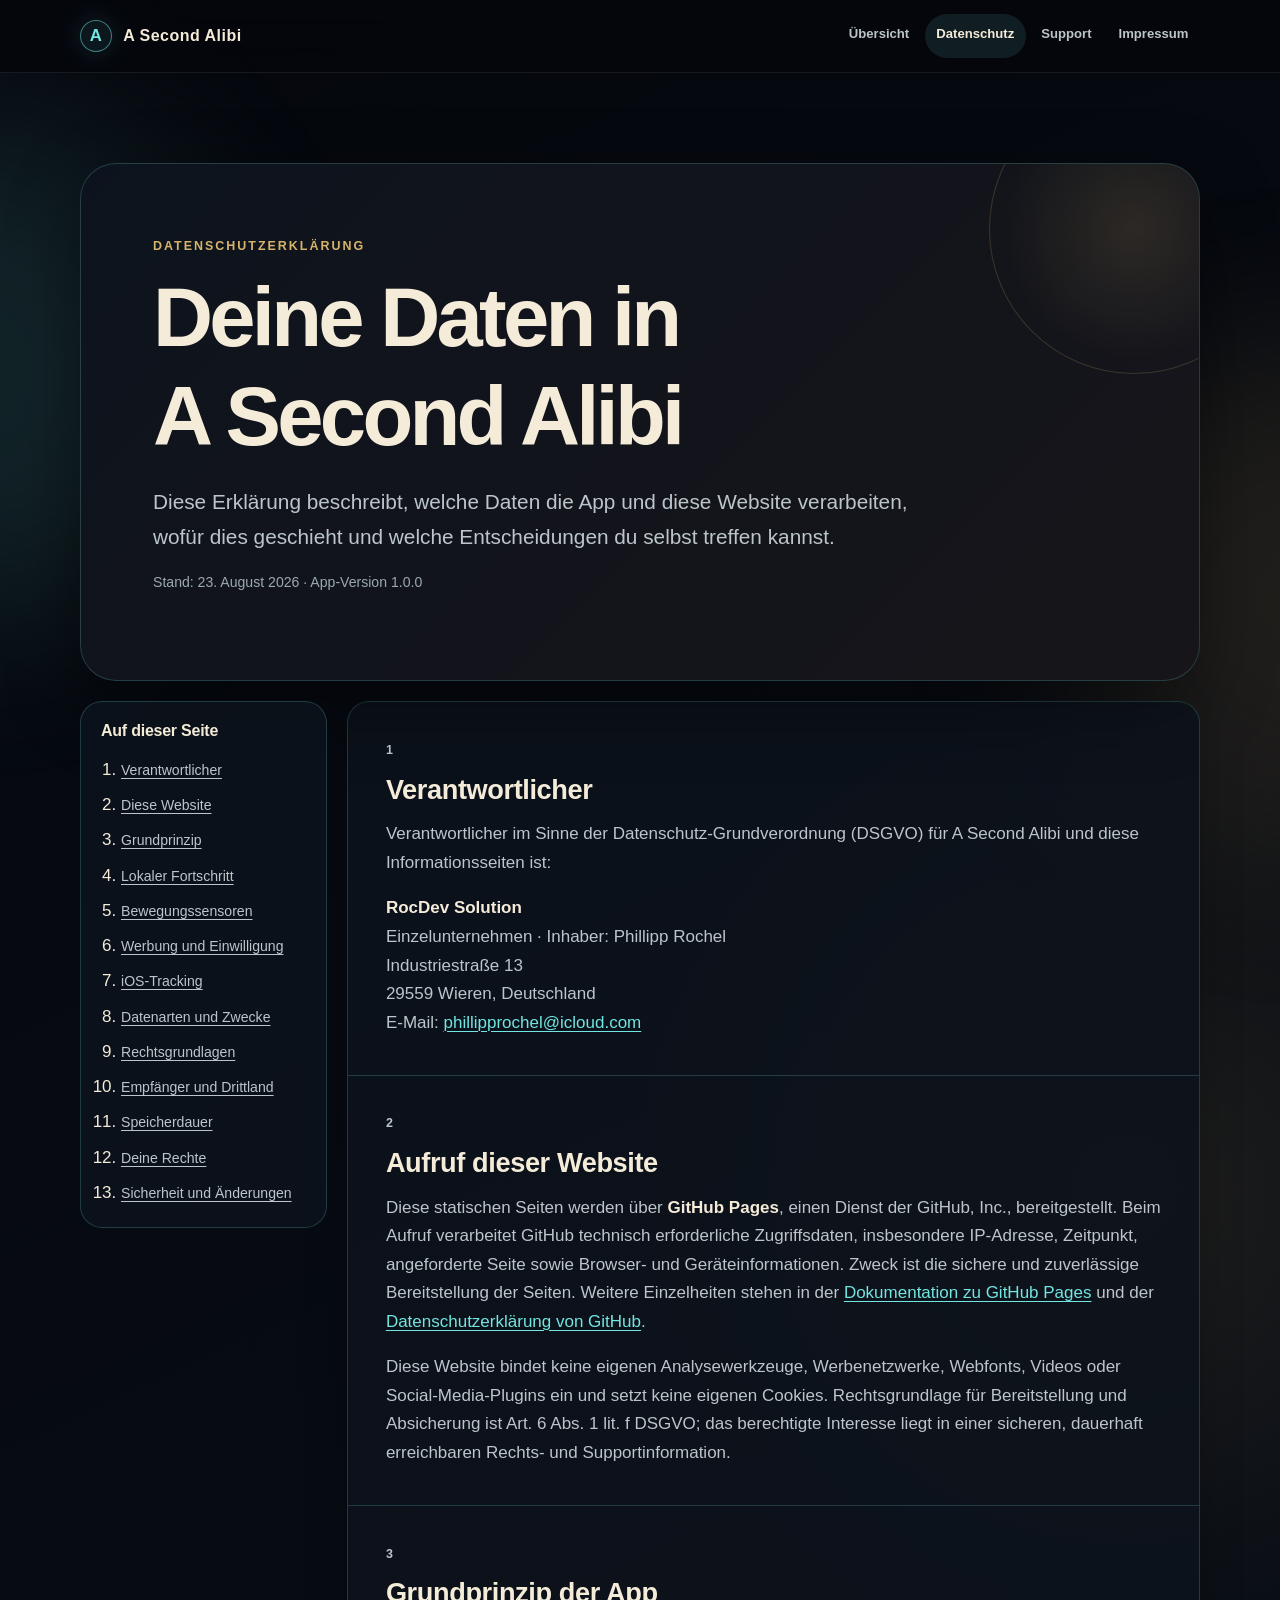
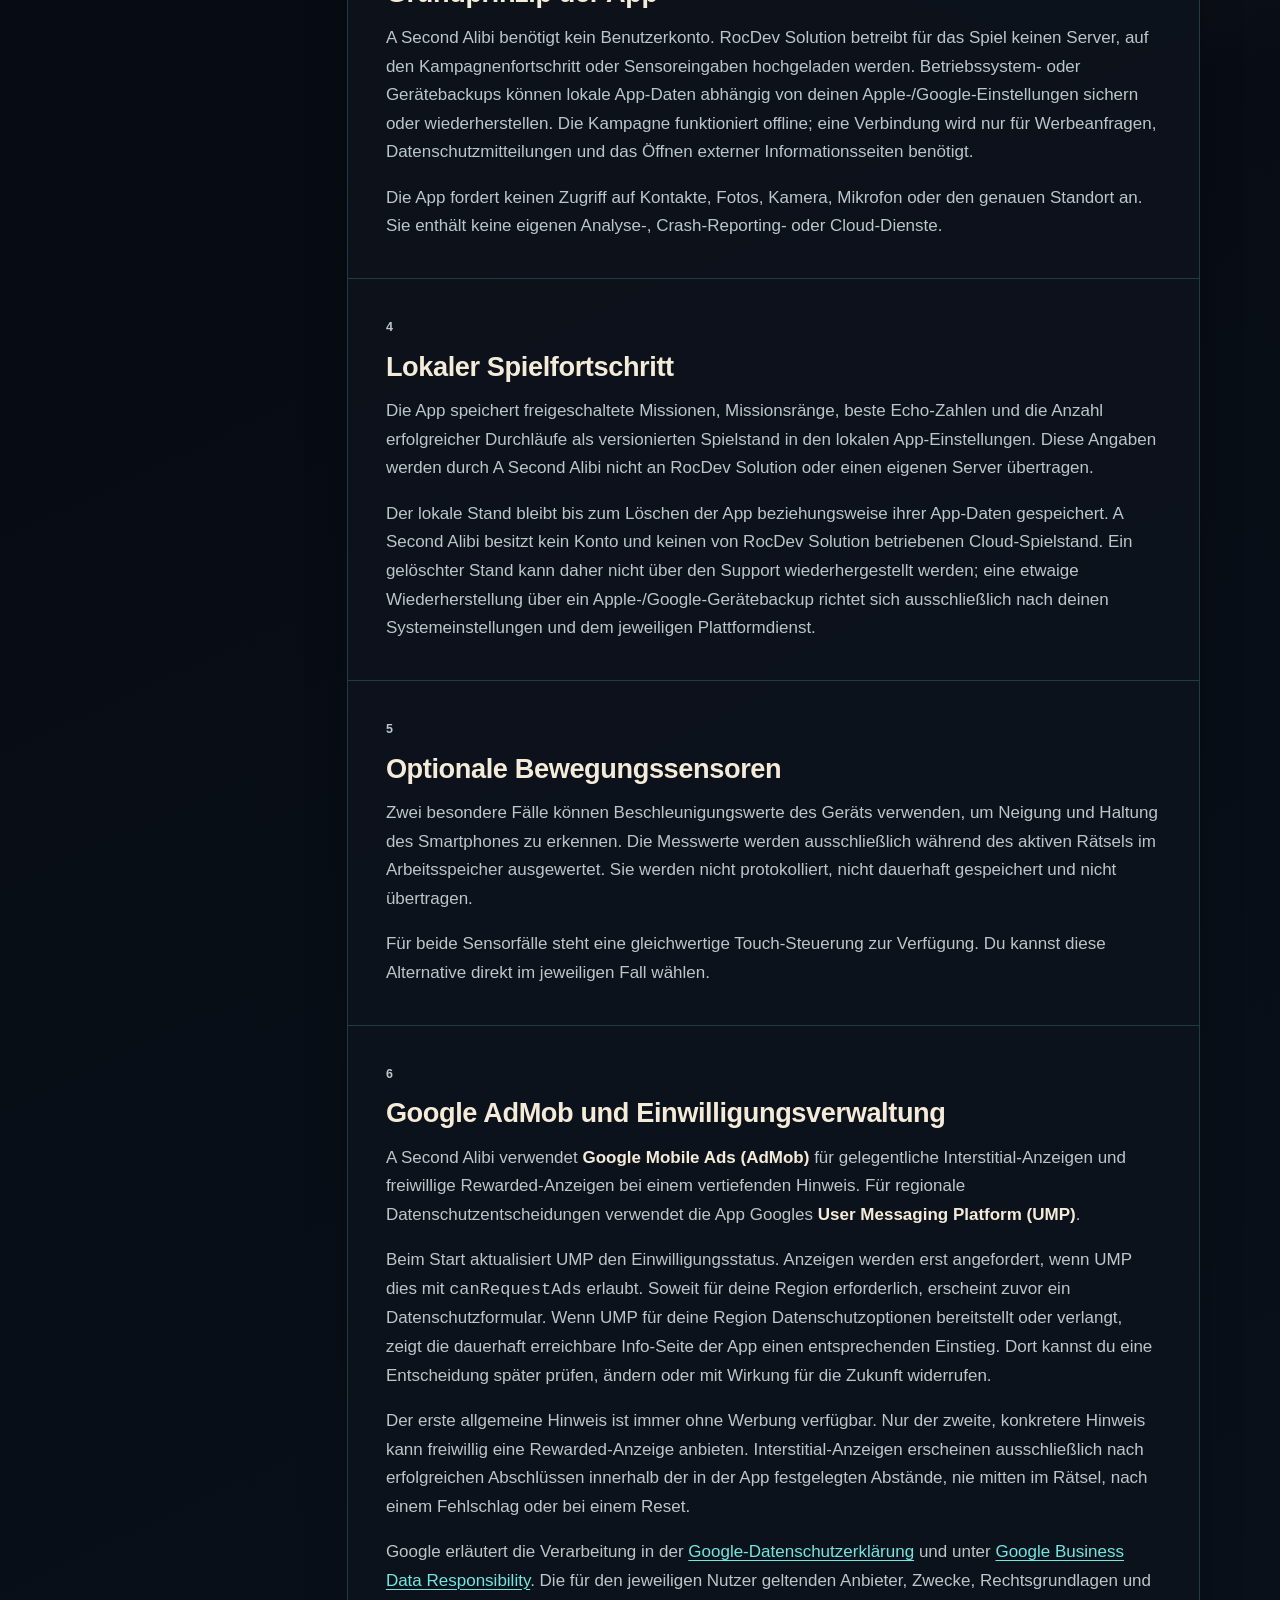
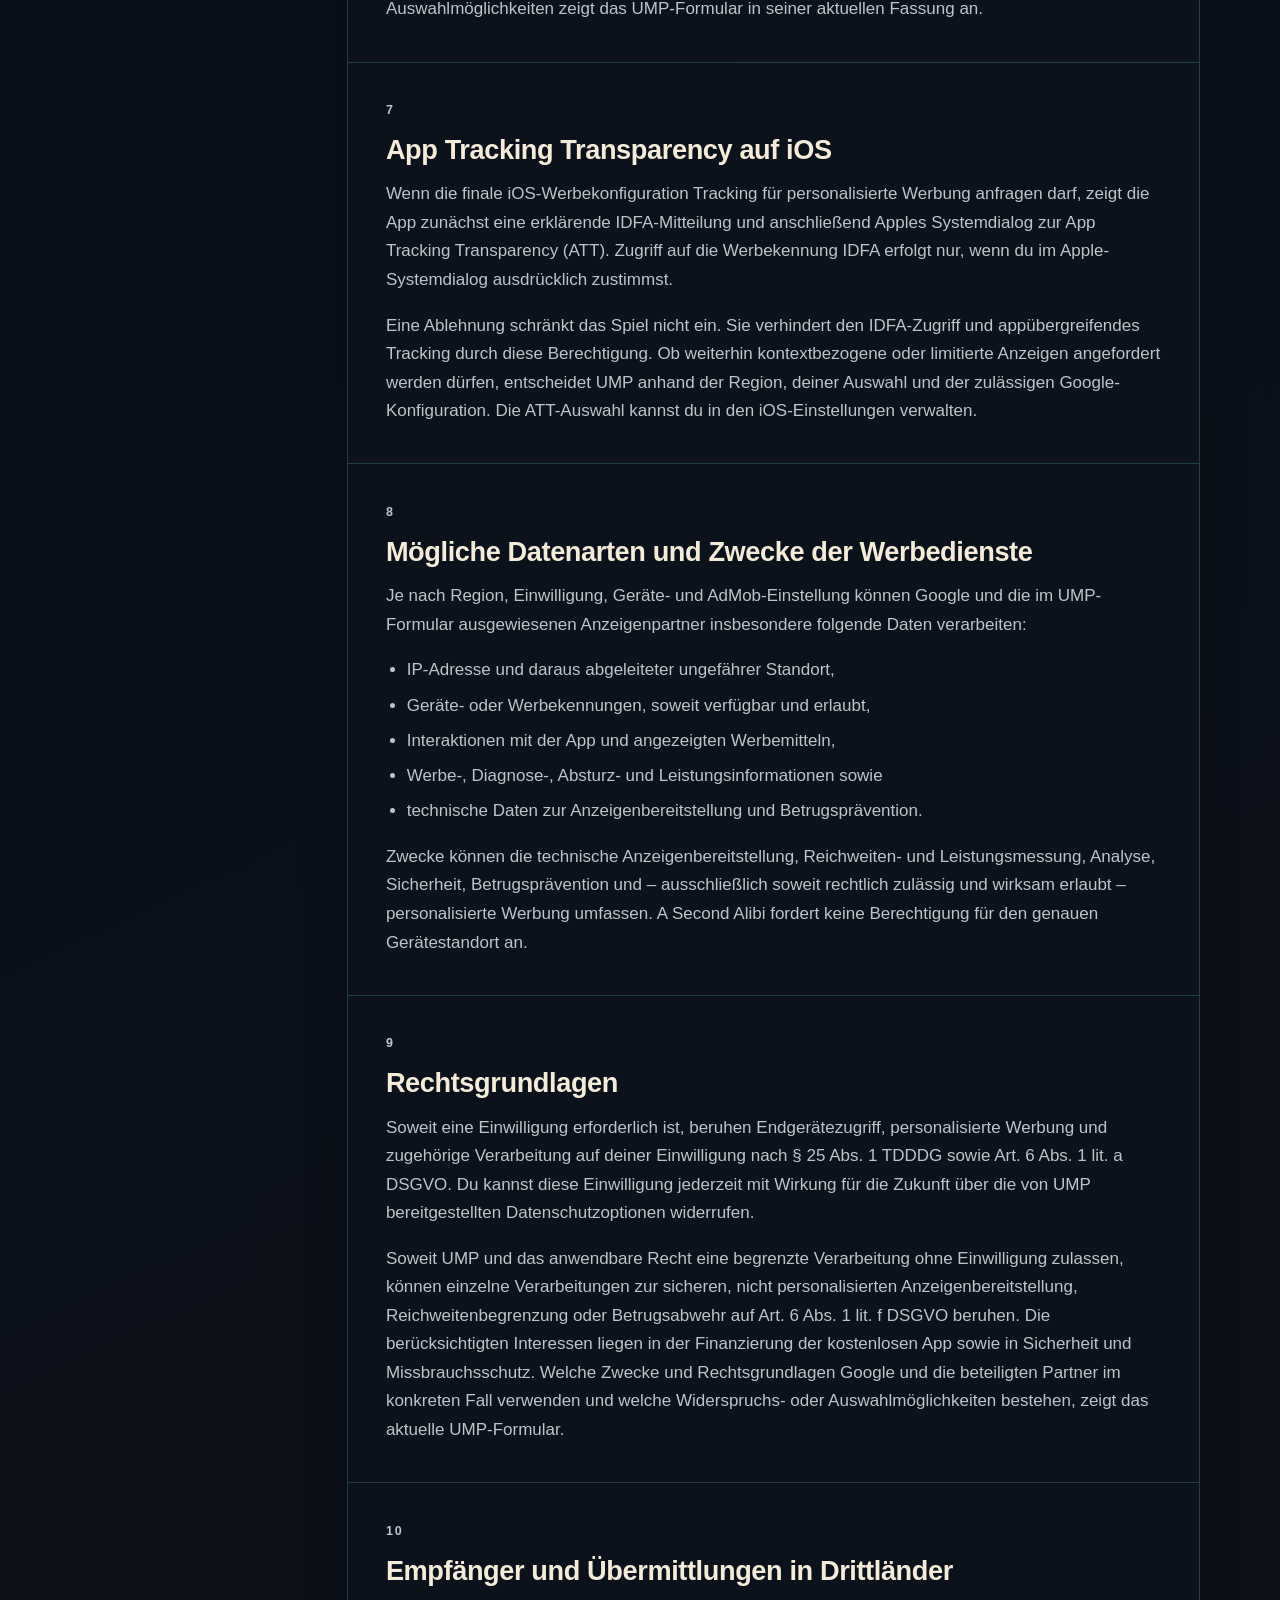
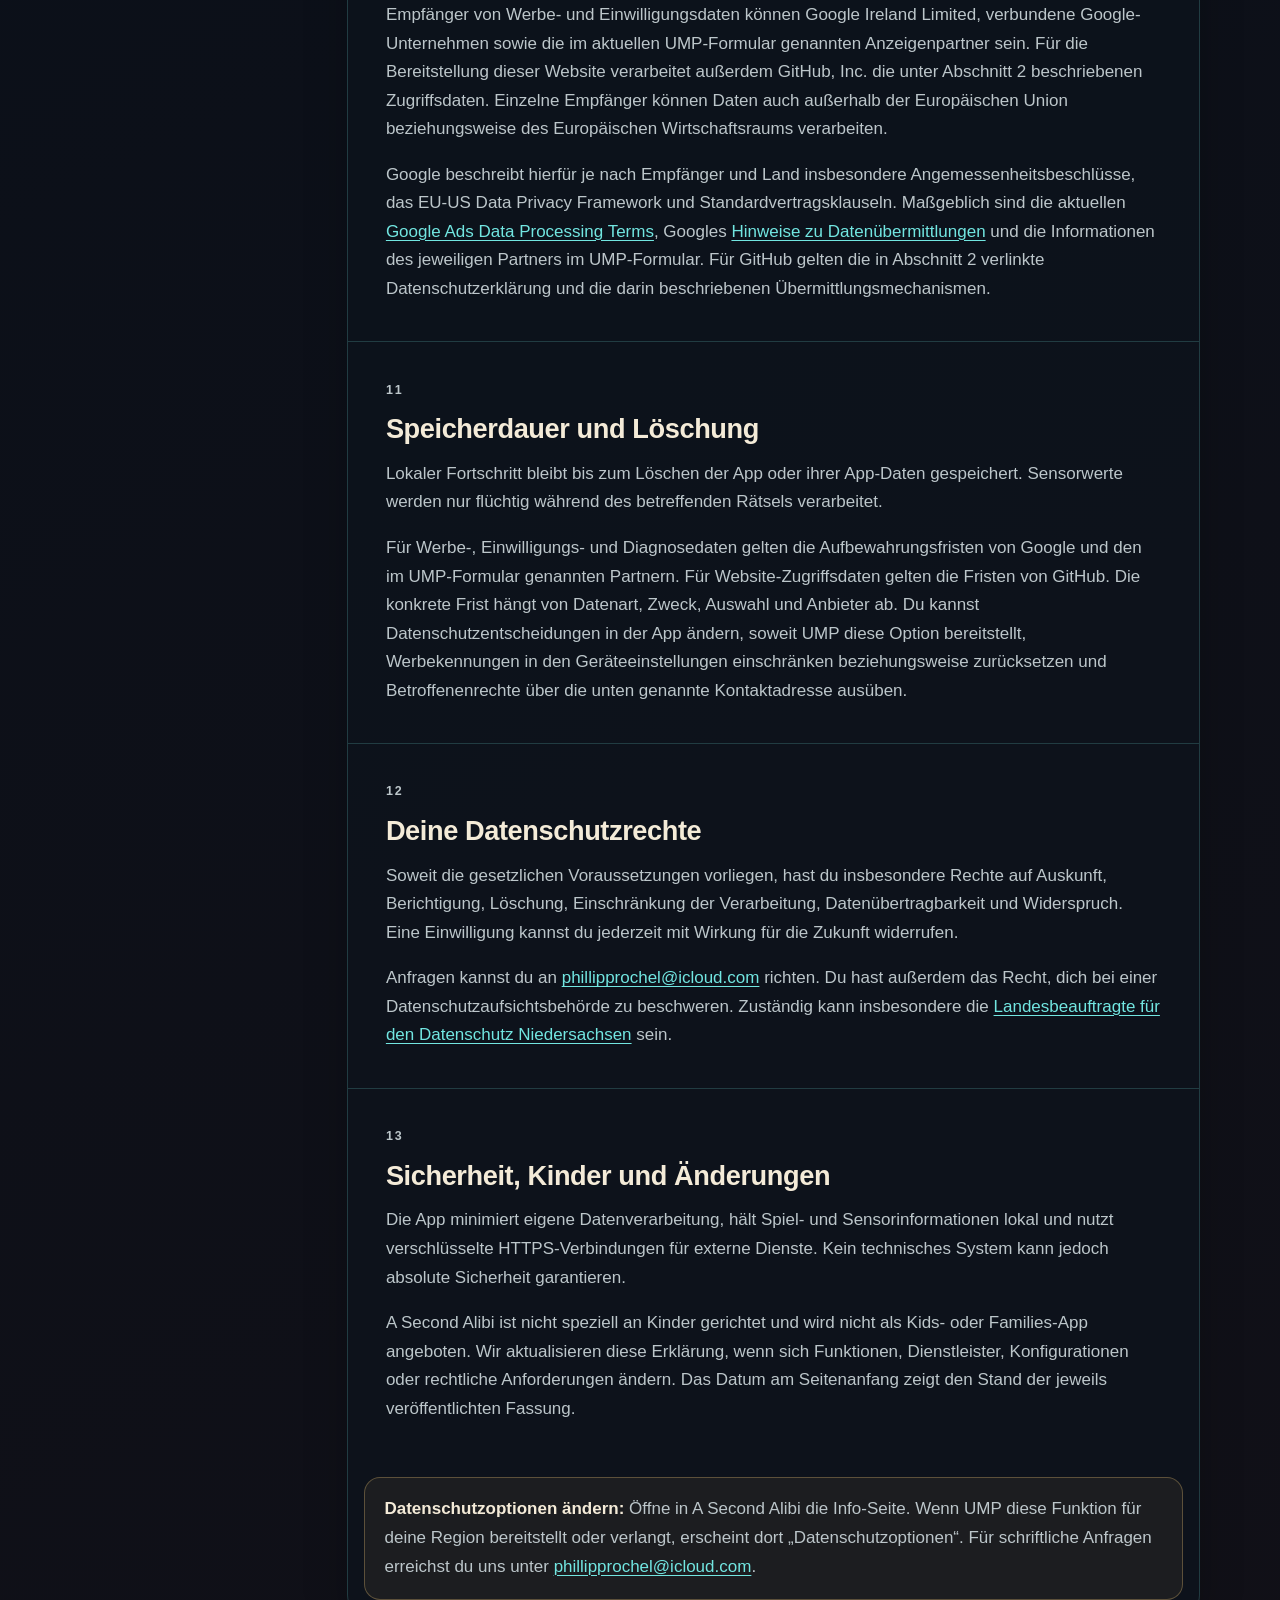
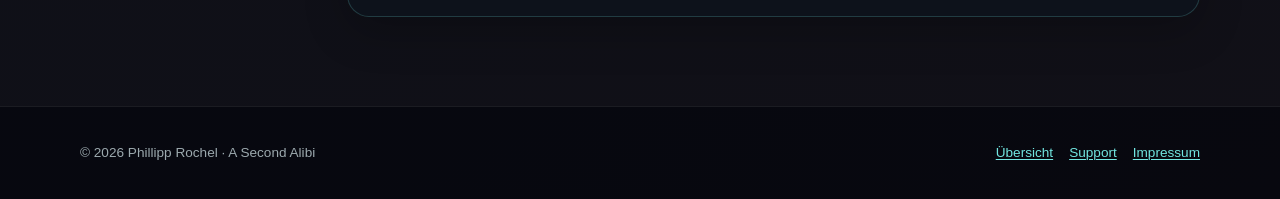
==== datenschutz.html @ b624cdd2 "Publish A Second Alibi legal and support pages" ====
<!doctype html>
<html lang="de">
<head>
  <meta charset="utf-8">
  <meta name="viewport" content="width=device-width, initial-scale=1">
  <meta name="color-scheme" content="dark">
  <meta name="theme-color" content="#05070d">
  <meta name="description" content="Datenschutzerklärung für A Second Alibi: lokaler Spielfortschritt, Bewegungssensoren, Google AdMob, UMP und App Tracking Transparency.">
  <link rel="canonical" href="https://coreytaylor211.github.io/a-second-alibi-legal/datenschutz.html">
  <link rel="stylesheet" href="style.css">
  <title>Datenschutz · A Second Alibi</title>
</head>
<body>
  <a class="skip-link" href="#inhalt">Zum Inhalt springen</a>
  <header class="site-header">
    <div class="nav-shell">
      <a class="brand" href="index.html" aria-label="A Second Alibi – Startseite">
        <span class="brand-mark" aria-hidden="true">A</span>
        <span>A Second Alibi</span>
      </a>
      <nav class="site-nav" aria-label="Hauptnavigation">
        <a href="index.html">Übersicht</a>
        <a href="datenschutz.html" aria-current="page">Datenschutz</a>
        <a href="support.html">Support</a>
        <a href="impressum.html">Impressum</a>
      </nav>
    </div>
  </header>

  <main id="inhalt" class="page-shell">
    <section class="hero" aria-labelledby="haupttitel">
      <p class="eyebrow">Datenschutzerklärung</p>
      <h1 id="haupttitel">Deine Daten in A Second Alibi</h1>
      <p class="lead">Diese Erklärung beschreibt, welche Daten die App und diese Website verarbeiten, wofür dies geschieht und welche Entscheidungen du selbst treffen kannst.</p>
      <p class="meta">Stand: 23. August 2026 · App-Version 1.0.0</p>
    </section>

    <div class="document-layout">
      <nav class="toc" aria-label="Inhaltsverzeichnis">
        <h2>Auf dieser Seite</h2>
        <ol>
          <li><a href="#verantwortlicher">Verantwortlicher</a></li>
          <li><a href="#website">Diese Website</a></li>
          <li><a href="#grundprinzip">Grundprinzip</a></li>
          <li><a href="#fortschritt">Lokaler Fortschritt</a></li>
          <li><a href="#sensoren">Bewegungssensoren</a></li>
          <li><a href="#werbung">Werbung und Einwilligung</a></li>
          <li><a href="#tracking">iOS-Tracking</a></li>
          <li><a href="#datenarten">Datenarten und Zwecke</a></li>
          <li><a href="#rechtsgrundlagen">Rechtsgrundlagen</a></li>
          <li><a href="#empfaenger">Empfänger und Drittland</a></li>
          <li><a href="#dauer">Speicherdauer</a></li>
          <li><a href="#rechte">Deine Rechte</a></li>
          <li><a href="#sicherheit">Sicherheit und Änderungen</a></li>
        </ol>
      </nav>

      <div class="document">
        <section id="verantwortlicher" class="section">
          <p class="eyebrow">1</p>
          <h2>Verantwortlicher</h2>
          <p>Verantwortlicher im Sinne der Datenschutz-Grundverordnung (DSGVO) für A Second Alibi und diese Informationsseiten ist:</p>
          <address>
            <strong>RocDev Solution</strong><br>
            Einzelunternehmen · Inhaber: Phillipp Rochel<br>
            Industriestraße 13<br>
            29559 Wieren, Deutschland<br>
            E-Mail: <a href="mailto:phillipprochel@icloud.com?subject=A%20Second%20Alibi%20Datenschutz">phillipprochel@icloud.com</a>
          </address>
        </section>

        <section id="website" class="section">
          <p class="eyebrow">2</p>
          <h2>Aufruf dieser Website</h2>
          <p>Diese statischen Seiten werden über <strong>GitHub Pages</strong>, einen Dienst der GitHub, Inc., bereitgestellt. Beim Aufruf verarbeitet GitHub technisch erforderliche Zugriffsdaten, insbesondere IP-Adresse, Zeitpunkt, angeforderte Seite sowie Browser- und Geräteinformationen. Zweck ist die sichere und zuverlässige Bereitstellung der Seiten. Weitere Einzelheiten stehen in der <a href="https://docs.github.com/de/pages/getting-started-with-github-pages/what-is-github-pages#data-collection" rel="noopener noreferrer">Dokumentation zu GitHub Pages</a> und der <a href="https://docs.github.com/de/site-policy/privacy-policies/github-general-privacy-statement" rel="noopener noreferrer">Datenschutzerklärung von GitHub</a>.</p>
          <p>Diese Website bindet keine eigenen Analysewerkzeuge, Werbenetzwerke, Webfonts, Videos oder Social-Media-Plugins ein und setzt keine eigenen Cookies. Rechtsgrundlage für Bereitstellung und Absicherung ist Art. 6 Abs. 1 lit. f DSGVO; das berechtigte Interesse liegt in einer sicheren, dauerhaft erreichbaren Rechts- und Supportinformation.</p>
        </section>

        <section id="grundprinzip" class="section">
          <p class="eyebrow">3</p>
          <h2>Grundprinzip der App</h2>
          <p>A Second Alibi benötigt kein Benutzerkonto. RocDev Solution betreibt für das Spiel keinen Server, auf den Kampagnenfortschritt oder Sensoreingaben hochgeladen werden. Betriebssystem- oder Gerätebackups können lokale App-Daten abhängig von deinen Apple-/Google-Einstellungen sichern oder wiederherstellen. Die Kampagne funktioniert offline; eine Verbindung wird nur für Werbeanfragen, Datenschutzmitteilungen und das Öffnen externer Informationsseiten benötigt.</p>
          <p>Die App fordert keinen Zugriff auf Kontakte, Fotos, Kamera, Mikrofon oder den genauen Standort an. Sie enthält keine eigenen Analyse-, Crash-Reporting- oder Cloud-Dienste.</p>
        </section>

        <section id="fortschritt" class="section">
          <p class="eyebrow">4</p>
          <h2>Lokaler Spielfortschritt</h2>
          <p>Die App speichert freigeschaltete Missionen, Missionsränge, beste Echo-Zahlen und die Anzahl erfolgreicher Durchläufe als versionierten Spielstand in den lokalen App-Einstellungen. Diese Angaben werden durch A Second Alibi nicht an RocDev Solution oder einen eigenen Server übertragen.</p>
          <p>Der lokale Stand bleibt bis zum Löschen der App beziehungsweise ihrer App-Daten gespeichert. A Second Alibi besitzt kein Konto und keinen von RocDev Solution betriebenen Cloud-Spielstand. Ein gelöschter Stand kann daher nicht über den Support wiederhergestellt werden; eine etwaige Wiederherstellung über ein Apple-/Google-Gerätebackup richtet sich ausschließlich nach deinen Systemeinstellungen und dem jeweiligen Plattformdienst.</p>
        </section>

        <section id="sensoren" class="section">
          <p class="eyebrow">5</p>
          <h2>Optionale Bewegungssensoren</h2>
          <p>Zwei besondere Fälle können Beschleunigungswerte des Geräts verwenden, um Neigung und Haltung des Smartphones zu erkennen. Die Messwerte werden ausschließlich während des aktiven Rätsels im Arbeitsspeicher ausgewertet. Sie werden nicht protokolliert, nicht dauerhaft gespeichert und nicht übertragen.</p>
          <p>Für beide Sensorfälle steht eine gleichwertige Touch-Steuerung zur Verfügung. Du kannst diese Alternative direkt im jeweiligen Fall wählen.</p>
        </section>

        <section id="werbung" class="section">
          <p class="eyebrow">6</p>
          <h2>Google AdMob und Einwilligungsverwaltung</h2>
          <p>A Second Alibi verwendet <strong>Google Mobile Ads (AdMob)</strong> für gelegentliche Interstitial-Anzeigen und freiwillige Rewarded-Anzeigen bei einem vertiefenden Hinweis. Für regionale Datenschutzentscheidungen verwendet die App Googles <strong>User Messaging Platform (UMP)</strong>.</p>
          <p>Beim Start aktualisiert UMP den Einwilligungsstatus. Anzeigen werden erst angefordert, wenn UMP dies mit <code>canRequestAds</code> erlaubt. Soweit für deine Region erforderlich, erscheint zuvor ein Datenschutzformular. Wenn UMP für deine Region Datenschutzoptionen bereitstellt oder verlangt, zeigt die dauerhaft erreichbare Info-Seite der App einen entsprechenden Einstieg. Dort kannst du eine Entscheidung später prüfen, ändern oder mit Wirkung für die Zukunft widerrufen.</p>
          <p>Der erste allgemeine Hinweis ist immer ohne Werbung verfügbar. Nur der zweite, konkretere Hinweis kann freiwillig eine Rewarded-Anzeige anbieten. Interstitial-Anzeigen erscheinen ausschließlich nach erfolgreichen Abschlüssen innerhalb der in der App festgelegten Abstände, nie mitten im Rätsel, nach einem Fehlschlag oder bei einem Reset.</p>
          <p>Google erläutert die Verarbeitung in der <a href="https://policies.google.com/privacy?hl=de" rel="noopener noreferrer">Google-Datenschutzerklärung</a> und unter <a href="https://business.safety.google/privacy/" rel="noopener noreferrer">Google Business Data Responsibility</a>. Die für den jeweiligen Nutzer geltenden Anbieter, Zwecke, Rechtsgrundlagen und Auswahlmöglichkeiten zeigt das UMP-Formular in seiner aktuellen Fassung an.</p>
        </section>

        <section id="tracking" class="section">
          <p class="eyebrow">7</p>
          <h2>App Tracking Transparency auf iOS</h2>
          <p>Wenn die finale iOS-Werbekonfiguration Tracking für personalisierte Werbung anfragen darf, zeigt die App zunächst eine erklärende IDFA-Mitteilung und anschließend Apples Systemdialog zur App Tracking Transparency (ATT). Zugriff auf die Werbekennung IDFA erfolgt nur, wenn du im Apple-Systemdialog ausdrücklich zustimmst.</p>
          <p>Eine Ablehnung schränkt das Spiel nicht ein. Sie verhindert den IDFA-Zugriff und appübergreifendes Tracking durch diese Berechtigung. Ob weiterhin kontextbezogene oder limitierte Anzeigen angefordert werden dürfen, entscheidet UMP anhand der Region, deiner Auswahl und der zulässigen Google-Konfiguration. Die ATT-Auswahl kannst du in den iOS-Einstellungen verwalten.</p>
        </section>

        <section id="datenarten" class="section">
          <p class="eyebrow">8</p>
          <h2>Mögliche Datenarten und Zwecke der Werbedienste</h2>
          <p>Je nach Region, Einwilligung, Geräte- und AdMob-Einstellung können Google und die im UMP-Formular ausgewiesenen Anzeigenpartner insbesondere folgende Daten verarbeiten:</p>
          <ul>
            <li>IP-Adresse und daraus abgeleiteter ungefährer Standort,</li>
            <li>Geräte- oder Werbekennungen, soweit verfügbar und erlaubt,</li>
            <li>Interaktionen mit der App und angezeigten Werbemitteln,</li>
            <li>Werbe-, Diagnose-, Absturz- und Leistungsinformationen sowie</li>
            <li>technische Daten zur Anzeigenbereitstellung und Betrugsprävention.</li>
          </ul>
          <p>Zwecke können die technische Anzeigenbereitstellung, Reichweiten- und Leistungsmessung, Analyse, Sicherheit, Betrugsprävention und – ausschließlich soweit rechtlich zulässig und wirksam erlaubt – personalisierte Werbung umfassen. A Second Alibi fordert keine Berechtigung für den genauen Gerätestandort an.</p>
        </section>

        <section id="rechtsgrundlagen" class="section">
          <p class="eyebrow">9</p>
          <h2>Rechtsgrundlagen</h2>
          <p>Soweit eine Einwilligung erforderlich ist, beruhen Endgerätezugriff, personalisierte Werbung und zugehörige Verarbeitung auf deiner Einwilligung nach § 25 Abs. 1 TDDDG sowie Art. 6 Abs. 1 lit. a DSGVO. Du kannst diese Einwilligung jederzeit mit Wirkung für die Zukunft über die von UMP bereitgestellten Datenschutzoptionen widerrufen.</p>
          <p>Soweit UMP und das anwendbare Recht eine begrenzte Verarbeitung ohne Einwilligung zulassen, können einzelne Verarbeitungen zur sicheren, nicht personalisierten Anzeigenbereitstellung, Reichweitenbegrenzung oder Betrugsabwehr auf Art. 6 Abs. 1 lit. f DSGVO beruhen. Die berücksichtigten Interessen liegen in der Finanzierung der kostenlosen App sowie in Sicherheit und Missbrauchsschutz. Welche Zwecke und Rechtsgrundlagen Google und die beteiligten Partner im konkreten Fall verwenden und welche Widerspruchs- oder Auswahlmöglichkeiten bestehen, zeigt das aktuelle UMP-Formular.</p>
        </section>

        <section id="empfaenger" class="section">
          <p class="eyebrow">10</p>
          <h2>Empfänger und Übermittlungen in Drittländer</h2>
          <p>Empfänger von Werbe- und Einwilligungsdaten können Google Ireland Limited, verbundene Google-Unternehmen sowie die im aktuellen UMP-Formular genannten Anzeigenpartner sein. Für die Bereitstellung dieser Website verarbeitet außerdem GitHub, Inc. die unter Abschnitt 2 beschriebenen Zugriffsdaten. Einzelne Empfänger können Daten auch außerhalb der Europäischen Union beziehungsweise des Europäischen Wirtschaftsraums verarbeiten.</p>
          <p>Google beschreibt hierfür je nach Empfänger und Land insbesondere Angemessenheitsbeschlüsse, das EU-US Data Privacy Framework und Standardvertragsklauseln. Maßgeblich sind die aktuellen <a href="https://business.safety.google/adsprocessorterms/" rel="noopener noreferrer">Google Ads Data Processing Terms</a>, Googles <a href="https://policies.google.com/privacy/frameworks?hl=de" rel="noopener noreferrer">Hinweise zu Datenübermittlungen</a> und die Informationen des jeweiligen Partners im UMP-Formular. Für GitHub gelten die in Abschnitt 2 verlinkte Datenschutzerklärung und die darin beschriebenen Übermittlungsmechanismen.</p>
        </section>

        <section id="dauer" class="section">
          <p class="eyebrow">11</p>
          <h2>Speicherdauer und Löschung</h2>
          <p>Lokaler Fortschritt bleibt bis zum Löschen der App oder ihrer App-Daten gespeichert. Sensorwerte werden nur flüchtig während des betreffenden Rätsels verarbeitet.</p>
          <p>Für Werbe-, Einwilligungs- und Diagnosedaten gelten die Aufbewahrungsfristen von Google und den im UMP-Formular genannten Partnern. Für Website-Zugriffsdaten gelten die Fristen von GitHub. Die konkrete Frist hängt von Datenart, Zweck, Auswahl und Anbieter ab. Du kannst Datenschutzentscheidungen in der App ändern, soweit UMP diese Option bereitstellt, Werbekennungen in den Geräteeinstellungen einschränken beziehungsweise zurücksetzen und Betroffenenrechte über die unten genannte Kontaktadresse ausüben.</p>
        </section>

        <section id="rechte" class="section">
          <p class="eyebrow">12</p>
          <h2>Deine Datenschutzrechte</h2>
          <p>Soweit die gesetzlichen Voraussetzungen vorliegen, hast du insbesondere Rechte auf Auskunft, Berichtigung, Löschung, Einschränkung der Verarbeitung, Datenübertragbarkeit und Widerspruch. Eine Einwilligung kannst du jederzeit mit Wirkung für die Zukunft widerrufen.</p>
          <p>Anfragen kannst du an <a href="mailto:phillipprochel@icloud.com?subject=A%20Second%20Alibi%20Datenschutz">phillipprochel@icloud.com</a> richten. Du hast außerdem das Recht, dich bei einer Datenschutzaufsichtsbehörde zu beschweren. Zuständig kann insbesondere die <a href="https://www.lfd.niedersachsen.de/" rel="noopener noreferrer">Landesbeauftragte für den Datenschutz Niedersachsen</a> sein.</p>
        </section>

        <section id="sicherheit" class="section">
          <p class="eyebrow">13</p>
          <h2>Sicherheit, Kinder und Änderungen</h2>
          <p>Die App minimiert eigene Datenverarbeitung, hält Spiel- und Sensorinformationen lokal und nutzt verschlüsselte HTTPS-Verbindungen für externe Dienste. Kein technisches System kann jedoch absolute Sicherheit garantieren.</p>
          <p>A Second Alibi ist nicht speziell an Kinder gerichtet und wird nicht als Kids- oder Families-App angeboten. Wir aktualisieren diese Erklärung, wenn sich Funktionen, Dienstleister, Konfigurationen oder rechtliche Anforderungen ändern. Das Datum am Seitenanfang zeigt den Stand der jeweils veröffentlichten Fassung.</p>
        </section>

        <aside class="notice" aria-label="Datenschutzkontakt">
          <p><strong>Datenschutzoptionen ändern:</strong> Öffne in A Second Alibi die Info-Seite. Wenn UMP diese Funktion für deine Region bereitstellt oder verlangt, erscheint dort „Datenschutzoptionen“. Für schriftliche Anfragen erreichst du uns unter <a href="mailto:phillipprochel@icloud.com?subject=A%20Second%20Alibi%20Datenschutz">phillipprochel@icloud.com</a>.</p>
        </aside>
      </div>
    </div>
  </main>

  <footer class="site-footer">
    <div class="footer-shell">
      <span>© 2026 Phillipp Rochel · A Second Alibi</span>
      <nav class="footer-links" aria-label="Fußnavigation">
        <a href="index.html">Übersicht</a>
        <a href="support.html">Support</a>
        <a href="impressum.html">Impressum</a>
      </nav>
    </div>
  </footer>
</body>
</html>
---- style.css ----
:root {
  color-scheme: dark;
  --ink: #05070d;
  --deep: #0d131d;
  --panel: rgba(13, 19, 29, 0.86);
  --panel-strong: rgba(16, 24, 36, 0.96);
  --line: rgba(114, 230, 225, 0.2);
  --text: #f4ebd8;
  --muted: #bcc6ca;
  --cyan: #72e6e1;
  --gold: #d8b36a;
  --danger: #f0a4a4;
  --shadow: 0 24px 72px rgba(0, 0, 0, 0.4);
  --radius: 22px;
  font-family: ui-rounded, "SF Pro Rounded", "SF Pro Display", -apple-system,
    BlinkMacSystemFont, "Segoe UI", sans-serif;
}

* {
  box-sizing: border-box;
}

html {
  scroll-behavior: smooth;
}

body {
  min-height: 100vh;
  margin: 0;
  color: var(--text);
  background:
    radial-gradient(circle at 12% -10%, rgba(114, 230, 225, 0.15), transparent 34rem),
    radial-gradient(circle at 88% 18%, rgba(216, 179, 106, 0.11), transparent 31rem),
    linear-gradient(155deg, #05070d 0%, #09101a 52%, #111017 100%);
  font-size: 17px;
  line-height: 1.68;
}

body::before,
body::after {
  position: fixed;
  z-index: -1;
  width: 32rem;
  height: 32rem;
  border-radius: 50%;
  content: "";
  filter: blur(94px);
  opacity: 0.12;
  pointer-events: none;
}

body::before {
  top: 7rem;
  left: -18rem;
  background: var(--cyan);
}

body::after {
  right: -18rem;
  bottom: 3rem;
  background: var(--gold);
}

a {
  color: var(--cyan);
  text-decoration-thickness: 0.08em;
  text-underline-offset: 0.18em;
}

a:hover {
  color: #b9fbf8;
}

a:focus-visible,
button:focus-visible {
  outline: 3px solid var(--gold);
  outline-offset: 4px;
  border-radius: 6px;
}

.skip-link {
  position: fixed;
  z-index: 100;
  top: 0.75rem;
  left: 0.75rem;
  padding: 0.7rem 1rem;
  color: var(--ink);
  background: var(--gold);
  border-radius: 10px;
  font-weight: 850;
  transform: translateY(-180%);
}

.skip-link:focus {
  transform: translateY(0);
}

.site-header {
  position: sticky;
  z-index: 20;
  top: 0;
  border-bottom: 1px solid rgba(255, 255, 255, 0.08);
  background: rgba(5, 7, 13, 0.84);
  backdrop-filter: blur(18px);
  -webkit-backdrop-filter: blur(18px);
}

.nav-shell,
.page-shell,
.footer-shell {
  width: min(1120px, calc(100% - 2rem));
  margin-inline: auto;
}

.nav-shell {
  display: flex;
  align-items: center;
  justify-content: space-between;
  min-height: 72px;
  gap: 1rem;
}

.brand {
  display: inline-flex;
  flex: 0 0 auto;
  align-items: center;
  gap: 0.7rem;
  color: var(--text);
  font-size: 1rem;
  font-weight: 850;
  letter-spacing: 0.03em;
  text-decoration: none;
}

.brand-mark {
  display: grid;
  width: 2rem;
  height: 2rem;
  place-items: center;
  border: 1px solid rgba(114, 230, 225, 0.5);
  border-radius: 50%;
  color: var(--cyan);
  background: rgba(114, 230, 225, 0.08);
  box-shadow: 0 0 30px rgba(114, 230, 225, 0.16);
  font-size: 1.05rem;
}

.site-nav {
  display: flex;
  flex-wrap: wrap;
  justify-content: flex-end;
  gap: 0.25rem;
}

.site-nav a {
  min-height: 44px;
  padding: 0.55rem 0.72rem;
  border-radius: 999px;
  color: var(--muted);
  font-size: 0.82rem;
  font-weight: 750;
  text-decoration: none;
}

.site-nav a:hover,
.site-nav a[aria-current="page"] {
  color: var(--text);
  background: rgba(114, 230, 225, 0.1);
}

.page-shell {
  padding-block: clamp(2.8rem, 7vw, 6.5rem);
}

.hero {
  position: relative;
  overflow: hidden;
  padding: clamp(2rem, 6vw, 4.5rem);
  border: 1px solid var(--line);
  border-radius: clamp(24px, 4vw, 36px);
  background:
    linear-gradient(135deg, rgba(13, 19, 29, 0.98), rgba(24, 21, 25, 0.9)),
    var(--panel-strong);
  box-shadow: var(--shadow);
}

.hero::after {
  position: absolute;
  top: -5rem;
  right: -5rem;
  width: 18rem;
  height: 18rem;
  border: 1px solid rgba(216, 179, 106, 0.2);
  border-radius: 50%;
  background: radial-gradient(circle, rgba(216, 179, 106, 0.13), transparent 66%);
  content: "";
  pointer-events: none;
}

.eyebrow {
  margin: 0 0 0.8rem;
  color: var(--gold);
  font-size: 0.78rem;
  font-weight: 850;
  letter-spacing: 0.16em;
  text-transform: uppercase;
}

h1,
h2,
h3 {
  line-height: 1.18;
  text-wrap: balance;
}

h1 {
  max-width: 18ch;
  margin: 0;
  font-size: clamp(2.35rem, 7vw, 5.2rem);
  letter-spacing: -0.045em;
}

h2 {
  margin: 0 0 0.9rem;
  color: var(--text);
  font-size: clamp(1.25rem, 3vw, 1.7rem);
  letter-spacing: -0.015em;
}

h3 {
  margin: 1.5rem 0 0.5rem;
  color: var(--gold);
  font-size: 1.05rem;
}

p,
ul,
ol {
  margin-top: 0;
}

.lead {
  max-width: 67ch;
  margin: 1.2rem 0 0;
  color: var(--muted);
  font-size: clamp(1.05rem, 2.4vw, 1.3rem);
}

.meta {
  margin-top: 1rem;
  color: #9ca9ae;
  font-size: 0.88rem;
}

.actions {
  display: flex;
  flex-wrap: wrap;
  gap: 0.75rem;
  margin-top: 1.6rem;
}

.button {
  display: inline-flex;
  align-items: center;
  justify-content: center;
  min-height: 48px;
  padding: 0.72rem 1.05rem;
  border: 1px solid rgba(114, 230, 225, 0.55);
  border-radius: 999px;
  color: var(--ink);
  background: var(--cyan);
  font-weight: 850;
  text-decoration: none;
}

.button:hover {
  color: var(--ink);
  background: #a4f5f1;
}

.button.secondary {
  color: var(--text);
  background: rgba(114, 230, 225, 0.07);
}

.grid {
  display: grid;
  grid-template-columns: repeat(3, minmax(0, 1fr));
  gap: 1rem;
}

.card {
  display: block;
  min-height: 100%;
  padding: 1.45rem;
  border: 1px solid var(--line);
  border-radius: var(--radius);
  color: var(--muted);
  background: var(--panel);
  box-shadow: 0 14px 42px rgba(0, 0, 0, 0.2);
  text-decoration: none;
}

.card:hover {
  border-color: rgba(114, 230, 225, 0.5);
  color: var(--muted);
  transform: translateY(-2px);
}

.card h2 {
  margin-top: 0.35rem;
}

.card p:last-child,
.section > :last-child,
.notice > :last-child {
  margin-bottom: 0;
}

.card-label {
  color: var(--gold);
  font-size: 0.75rem;
  font-weight: 850;
  letter-spacing: 0.12em;
  text-transform: uppercase;
}

.document-layout {
  display: grid;
  grid-template-columns: minmax(210px, 0.29fr) minmax(0, 1fr);
  align-items: start;
  gap: 1.25rem;
  margin-top: 1.25rem;
}

.document {
  overflow: hidden;
  border: 1px solid var(--line);
  border-radius: var(--radius);
  background: var(--panel);
  box-shadow: 0 14px 44px rgba(0, 0, 0, 0.22);
}

.section {
  padding: clamp(1.35rem, 4vw, 2.35rem);
  scroll-margin-top: 6rem;
}

.section + .section {
  border-top: 1px solid var(--line);
}

.section p,
.section li,
.notice {
  color: var(--muted);
}

.section strong,
.notice strong {
  color: var(--text);
}

.section ul,
.section ol {
  padding-left: 1.3rem;
}

.section li + li {
  margin-top: 0.42rem;
}

.toc {
  position: sticky;
  top: 6rem;
  padding: 1.25rem;
  border: 1px solid var(--line);
  border-radius: var(--radius);
  background: var(--panel);
}

.toc h2 {
  font-size: 1rem;
}

.toc ol {
  margin: 0;
  padding-left: 1.25rem;
}

.toc li + li {
  margin-top: 0.42rem;
}

.toc a {
  color: var(--muted);
  font-size: 0.88rem;
}

.notice {
  margin: 1rem;
  padding: 1.1rem 1.2rem;
  border: 1px solid rgba(216, 179, 106, 0.35);
  border-radius: 16px;
  background: rgba(216, 179, 106, 0.07);
}

.status-list {
  display: grid;
  grid-template-columns: repeat(2, minmax(0, 1fr));
  gap: 0.75rem;
  padding: 0;
  list-style: none;
}

.status-list li {
  padding: 0.9rem 1rem;
  border: 1px solid rgba(114, 230, 225, 0.14);
  border-radius: 14px;
  background: rgba(114, 230, 225, 0.04);
}

.steps {
  padding: 0;
  counter-reset: steps;
  list-style: none;
}

.steps li {
  display: grid;
  grid-template-columns: 2.1rem 1fr;
  align-items: start;
  gap: 0.75rem;
  counter-increment: steps;
}

.steps li::before {
  display: grid;
  width: 2rem;
  height: 2rem;
  place-items: center;
  border: 1px solid rgba(114, 230, 225, 0.4);
  border-radius: 50%;
  color: var(--cyan);
  content: counter(steps);
  font-weight: 850;
}

address {
  color: var(--muted);
  font-style: normal;
}

.site-footer {
  border-top: 1px solid rgba(255, 255, 255, 0.08);
  background: rgba(5, 7, 13, 0.7);
}

.footer-shell {
  display: flex;
  align-items: center;
  justify-content: space-between;
  min-height: 92px;
  gap: 1rem;
  color: #9ca9ae;
  font-size: 0.85rem;
}

.footer-links {
  display: flex;
  flex-wrap: wrap;
  justify-content: flex-end;
  gap: 1rem;
}

@media (max-width: 820px) {
  .nav-shell,
  .footer-shell {
    align-items: flex-start;
    flex-direction: column;
    justify-content: center;
    padding-block: 0.8rem;
  }

  .site-nav,
  .footer-links {
    justify-content: flex-start;
  }

  .grid,
  .document-layout {
    grid-template-columns: 1fr;
  }

  .toc {
    position: static;
  }

  .status-list {
    grid-template-columns: 1fr;
  }
}

@media (max-width: 520px) {
  body {
    font-size: 16px;
  }

  .nav-shell,
  .page-shell,
  .footer-shell {
    width: min(100% - 1.1rem, 1120px);
  }

  .site-nav a {
    padding-inline: 0.55rem;
  }
}

@media (prefers-reduced-motion: reduce) {
  html {
    scroll-behavior: auto;
  }

  *,
  *::before,
  *::after {
    transition-duration: 0.01ms !important;
  }
}

@media print {
  :root {
    color-scheme: light;
  }

  body {
    color: #111;
    background: #fff;
  }

  .site-header,
  .site-footer,
  .skip-link,
  .actions,
  .toc {
    display: none;
  }

  .page-shell {
    width: 100%;
    padding: 0;
  }

  .hero,
  .document,
  .section {
    color: #111;
    border: 0;
    background: #fff;
    box-shadow: none;
  }

  .section p,
  .section li,
  .lead,
  .meta,
  .eyebrow,
  address {
    color: #222;
  }

  a,
  .section a,
  .notice,
  .notice a {
    color: #111;
  }
}
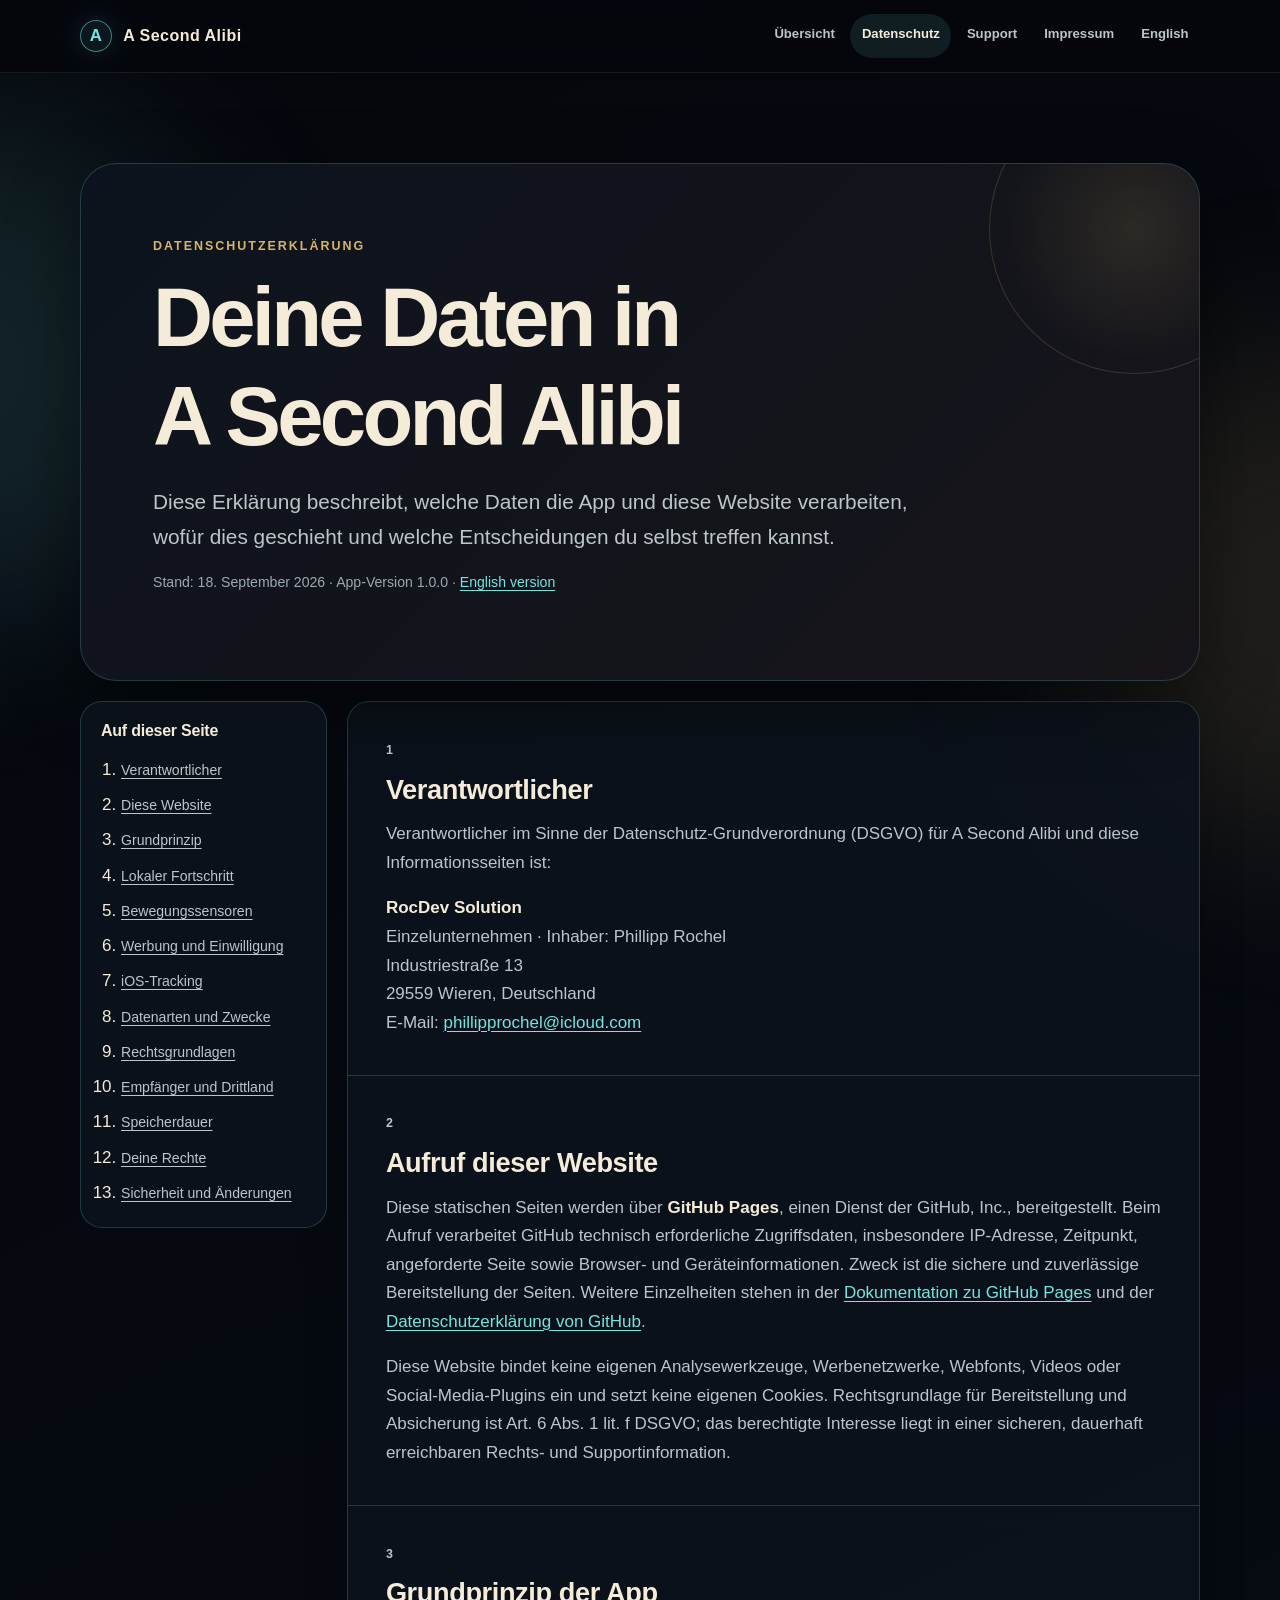
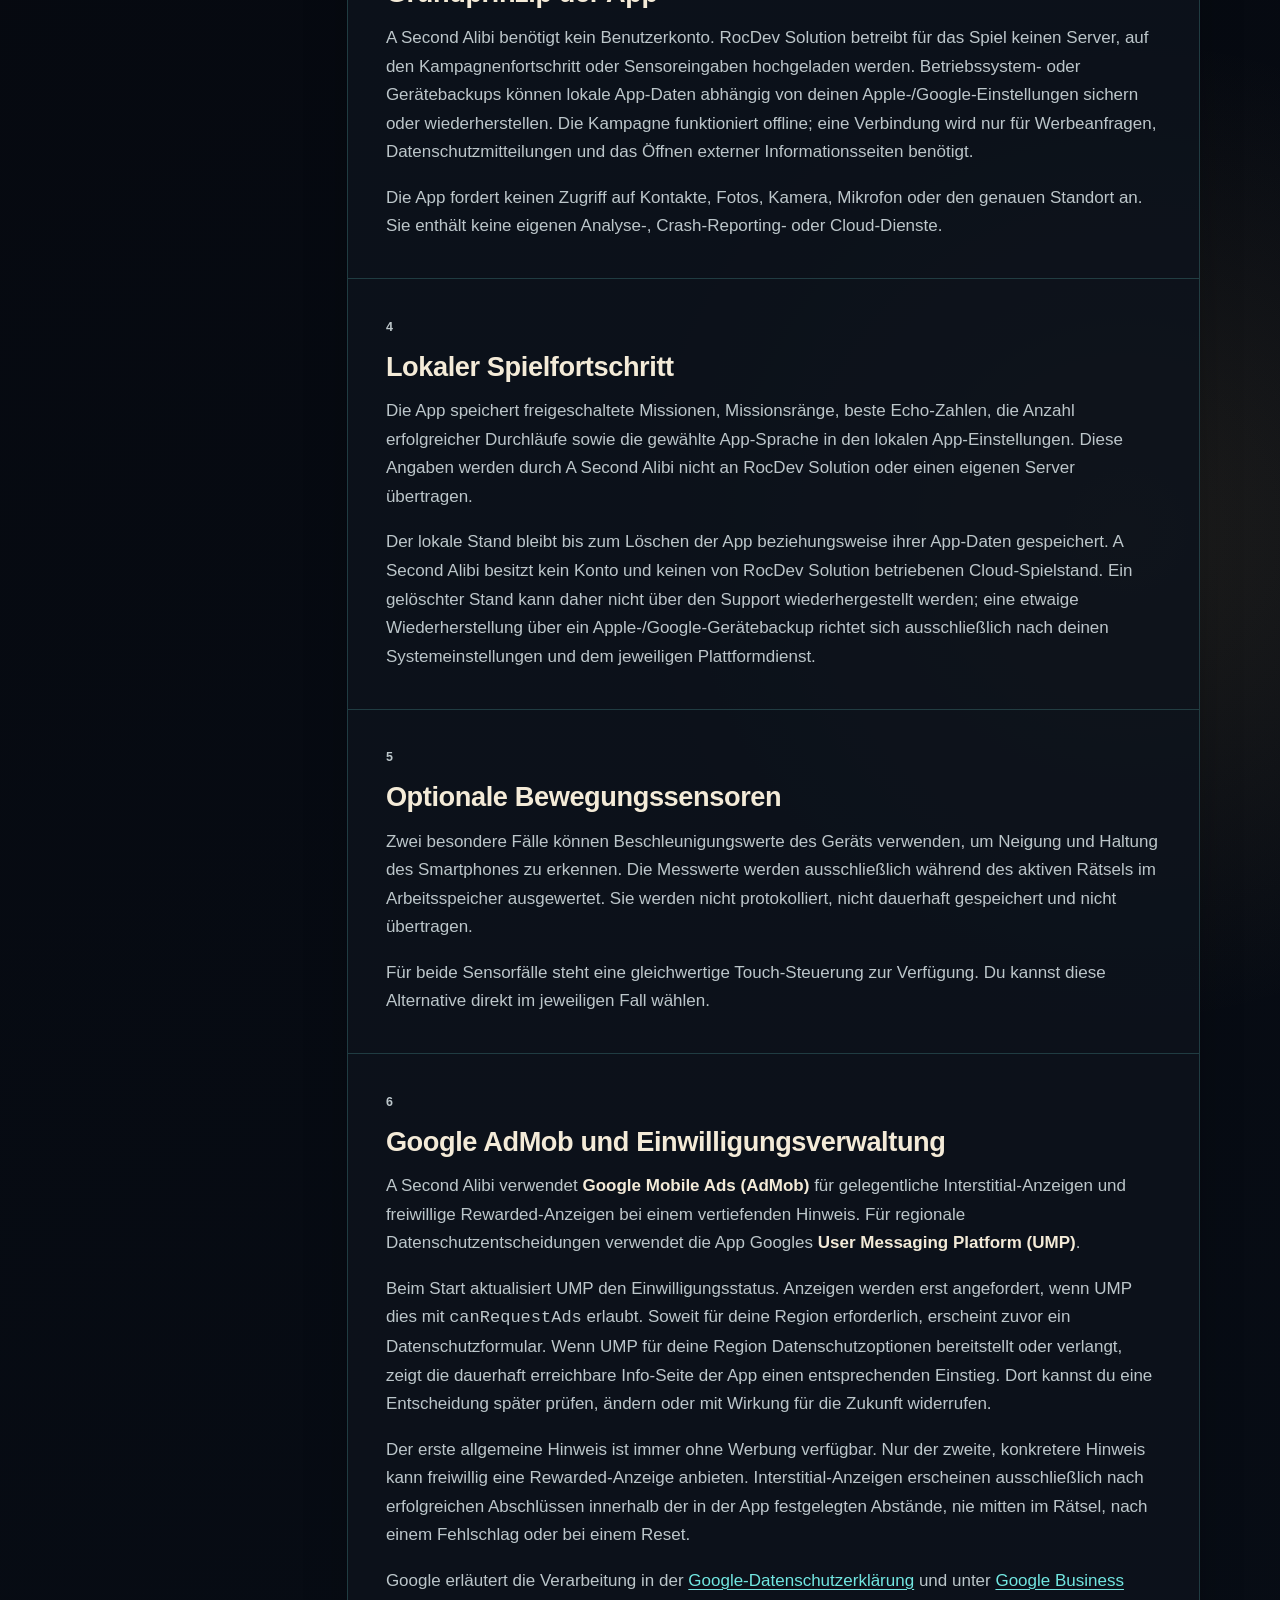
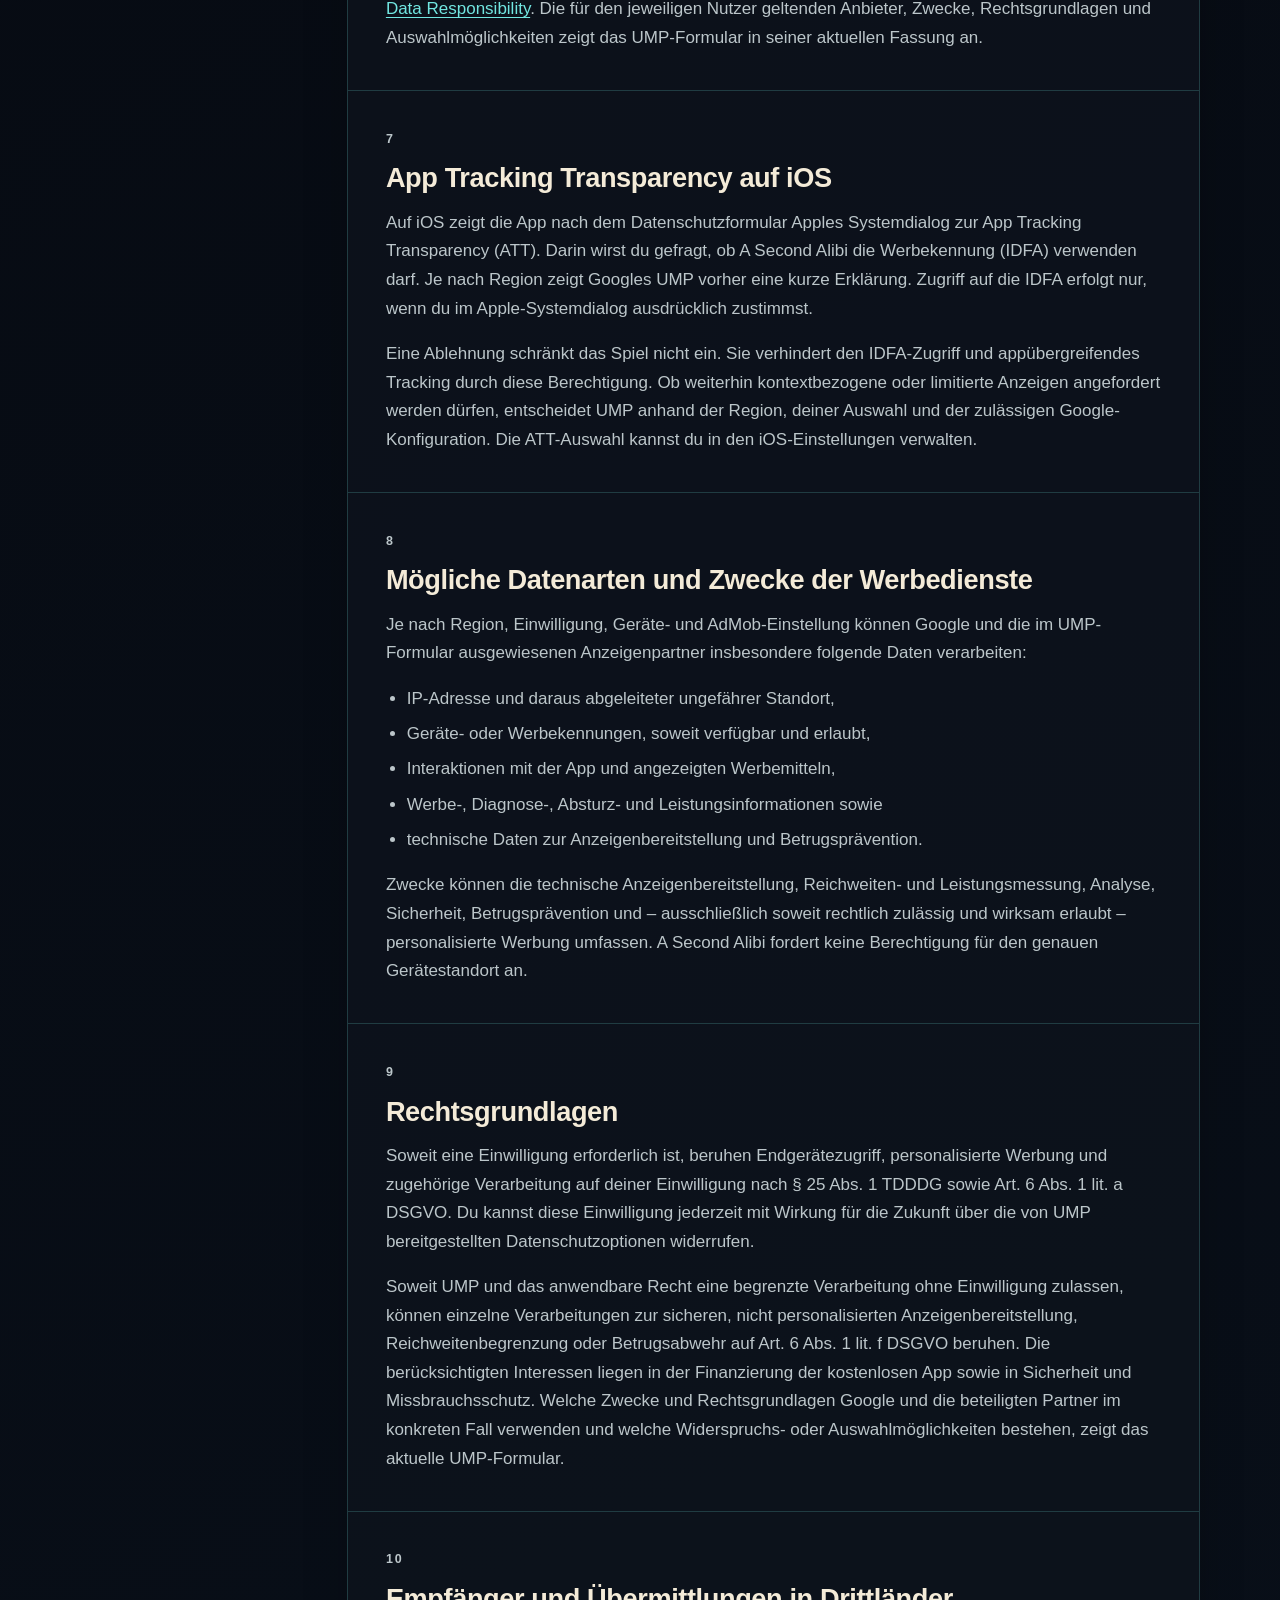
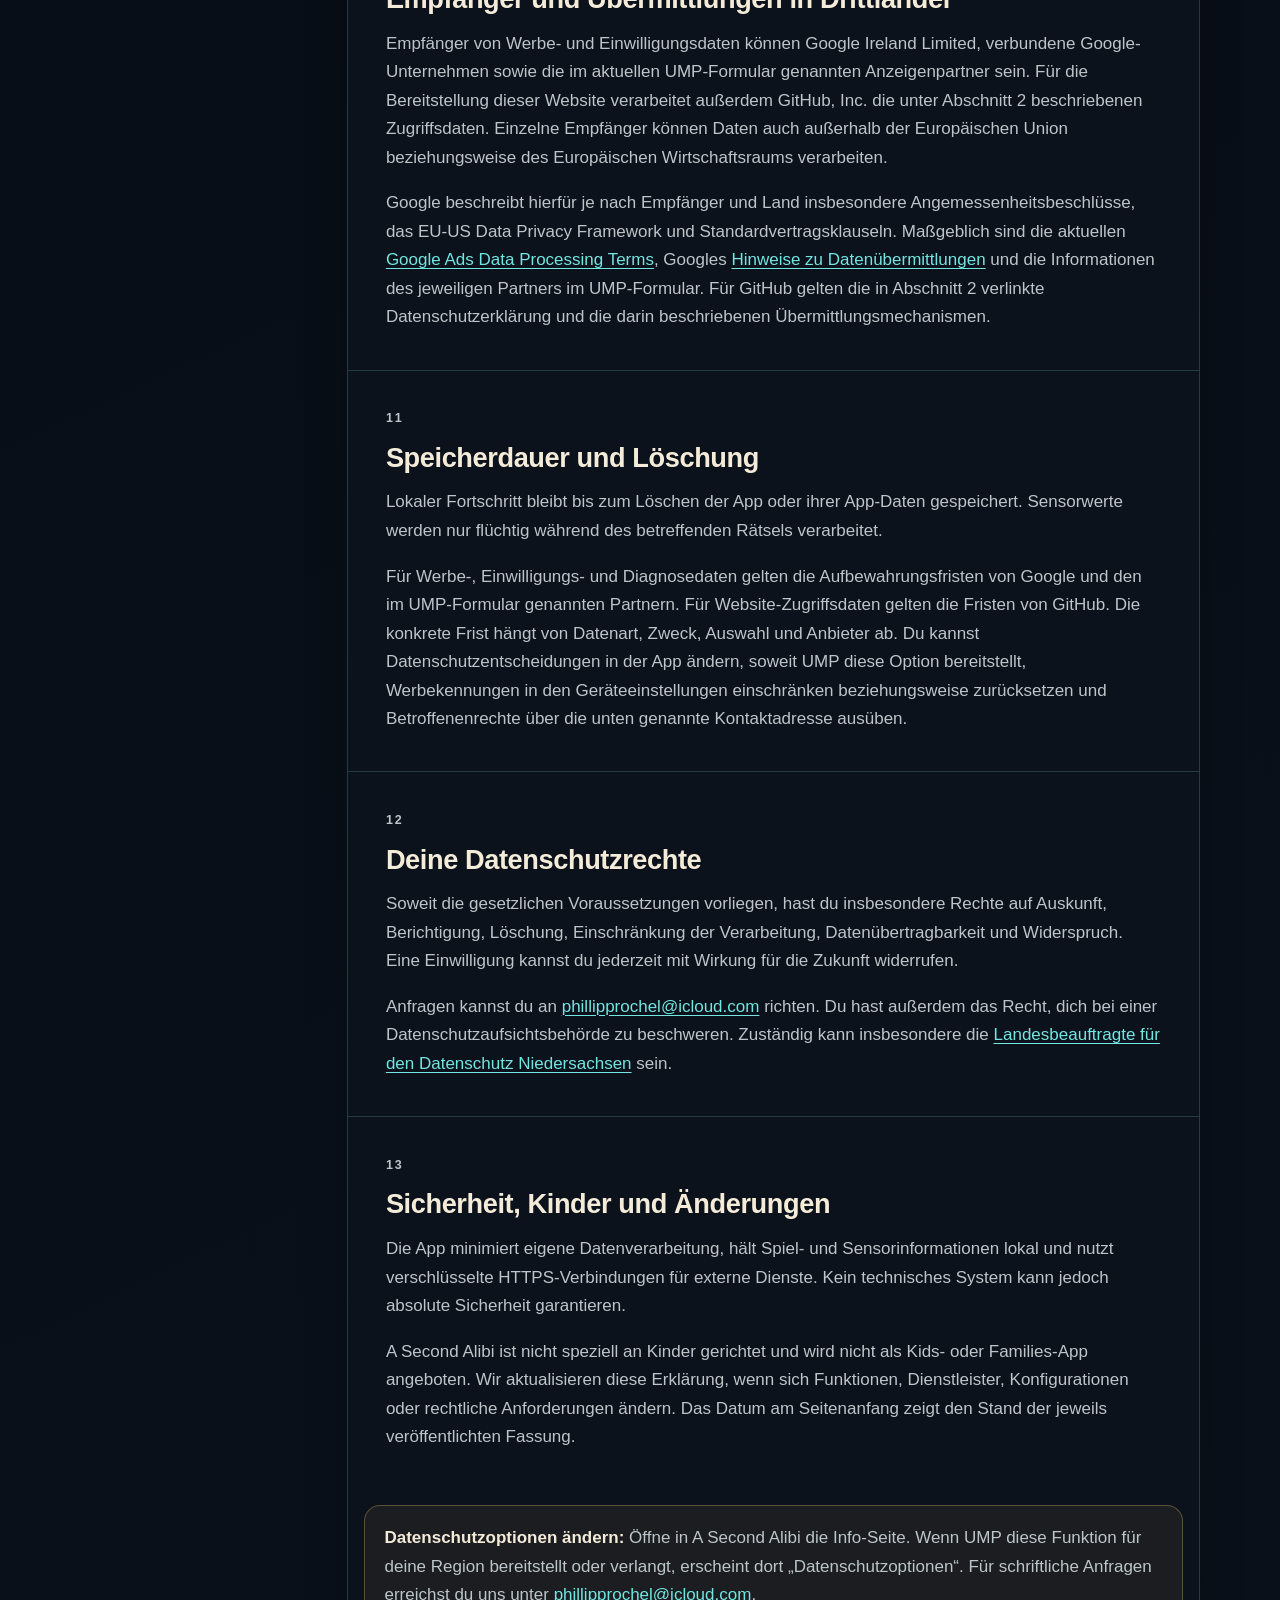
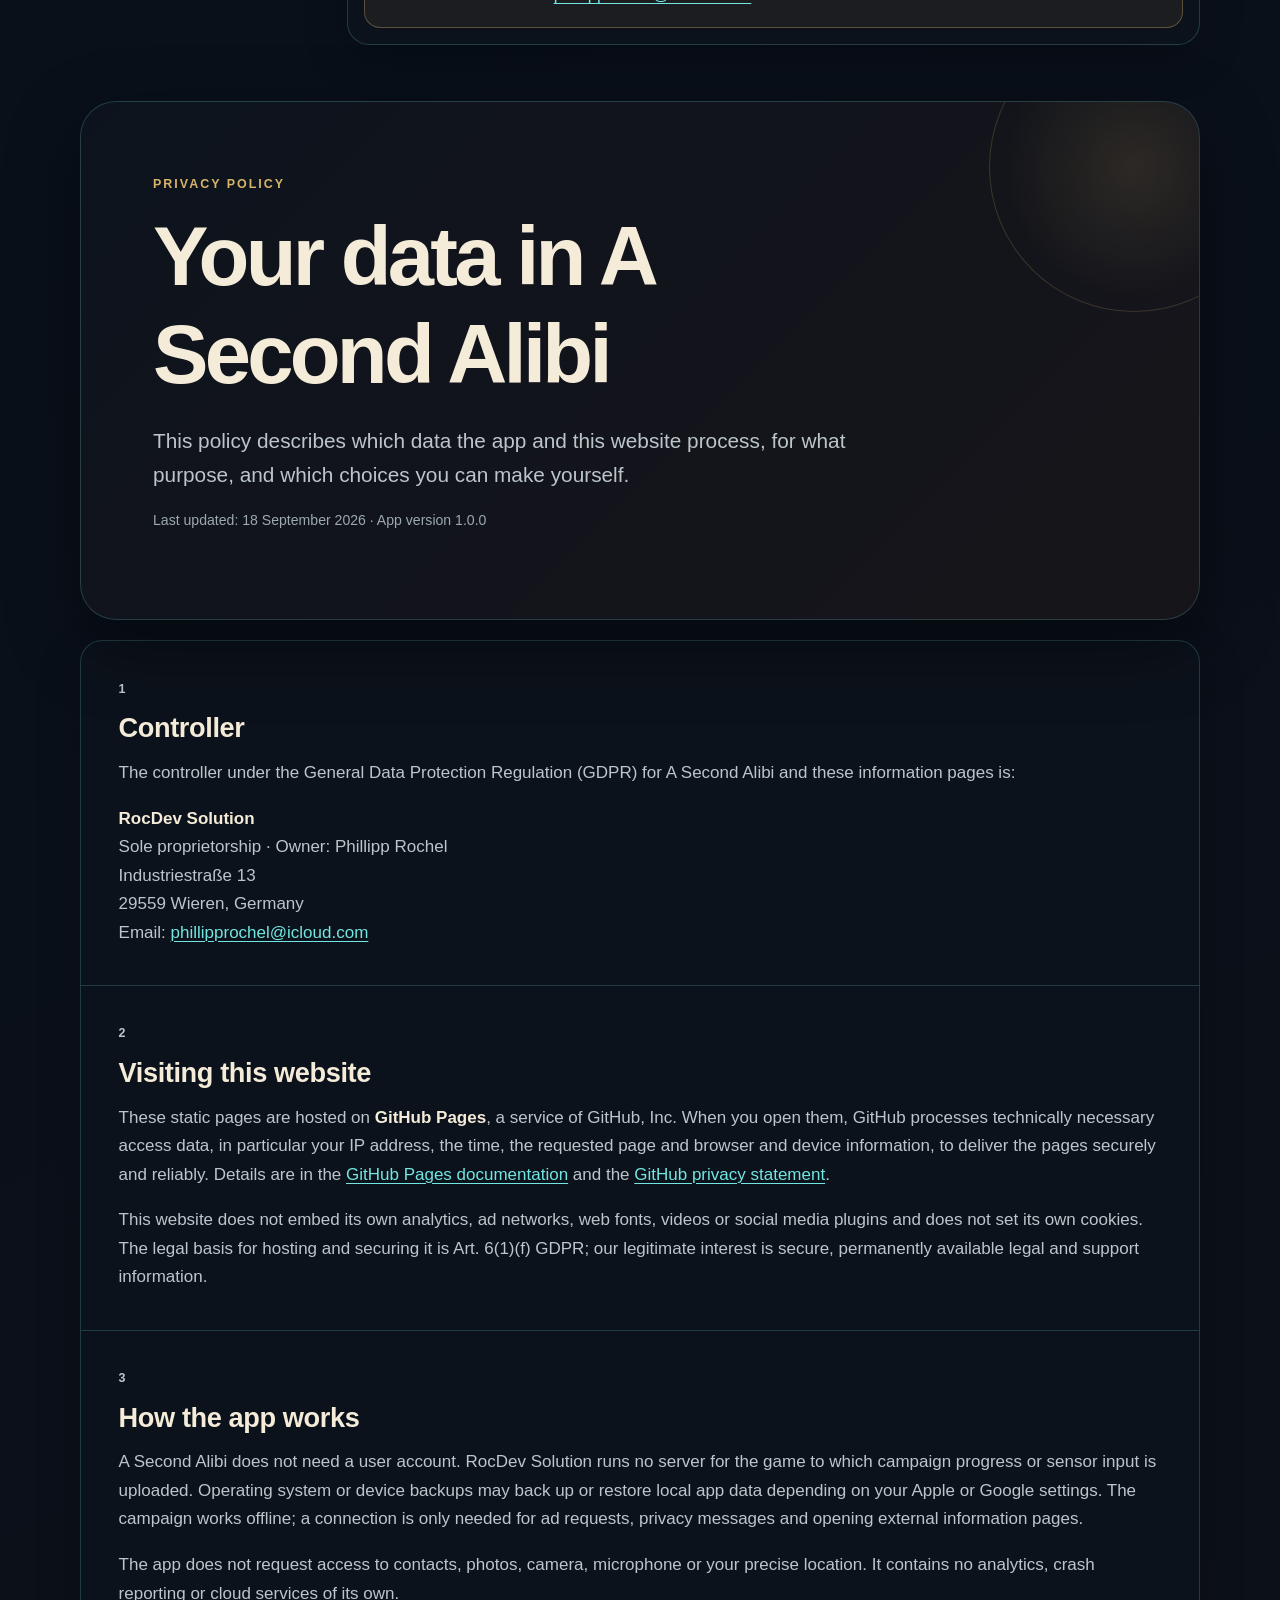
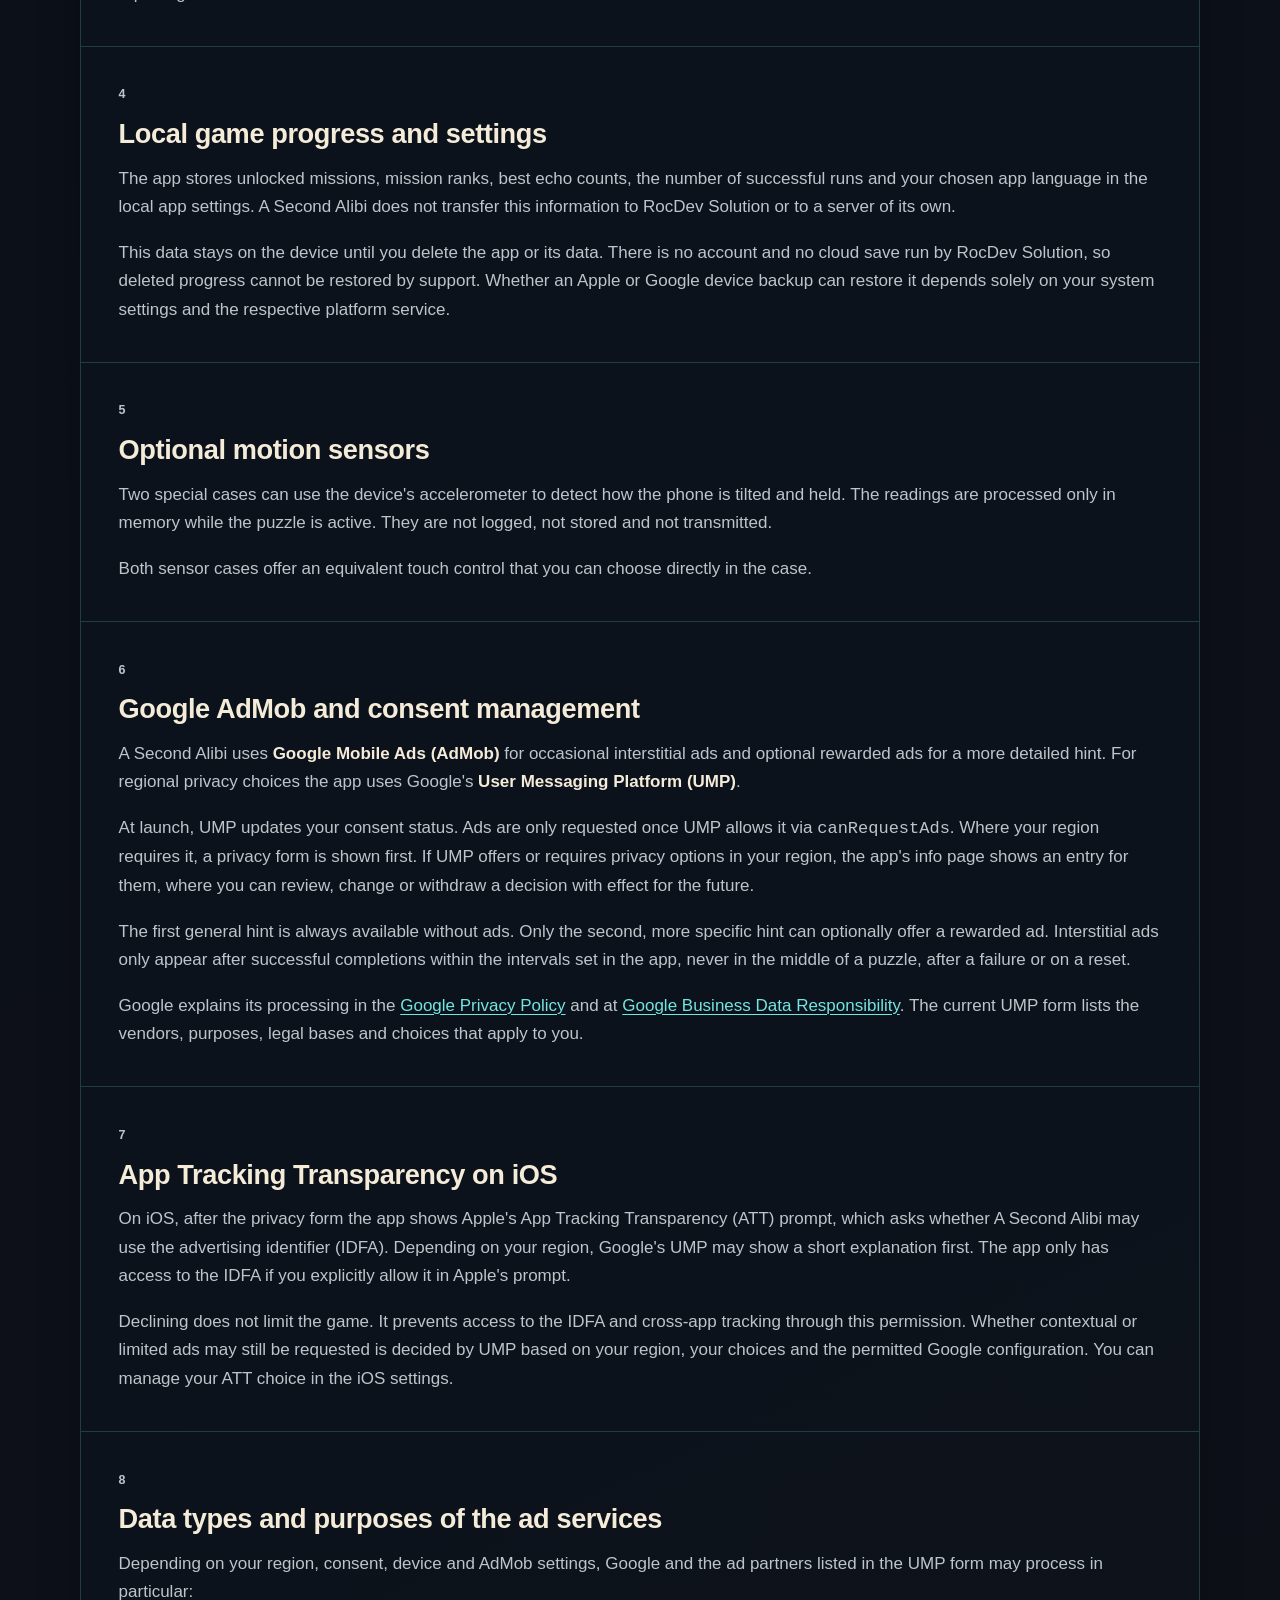
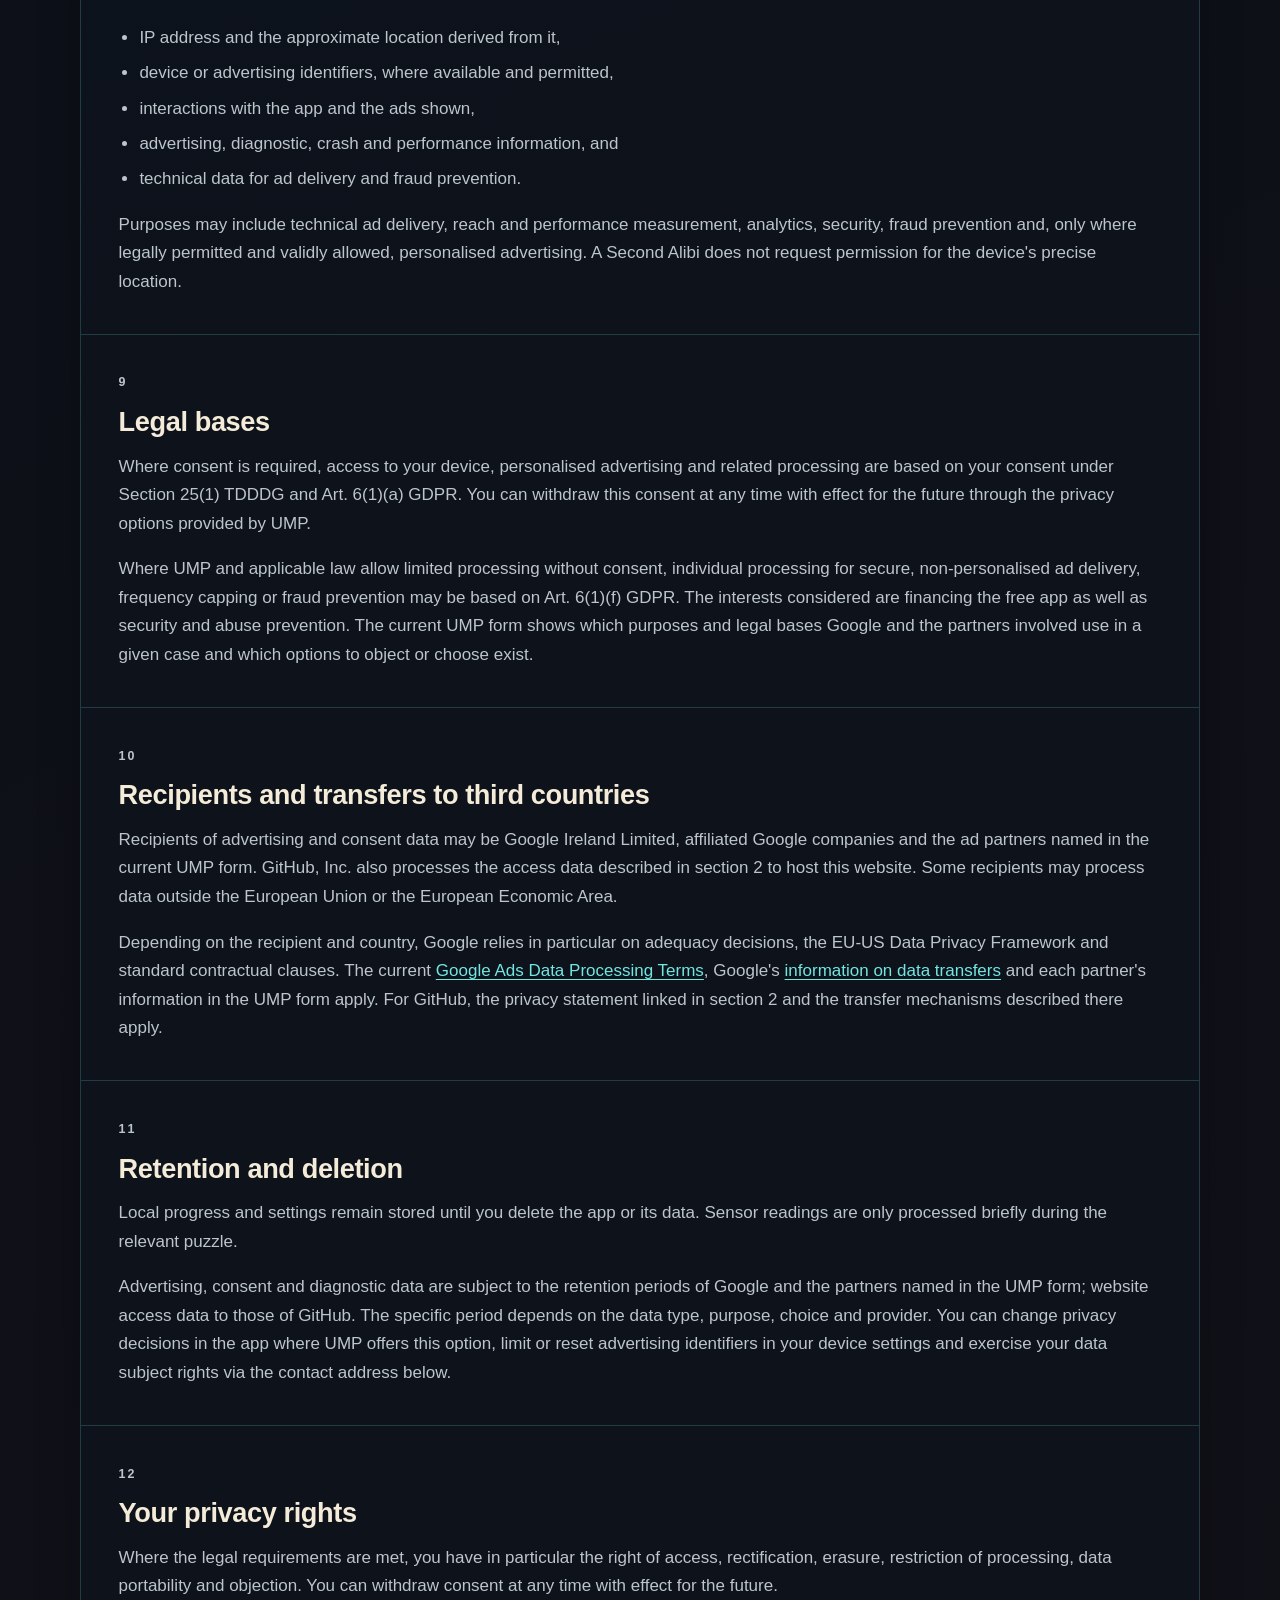
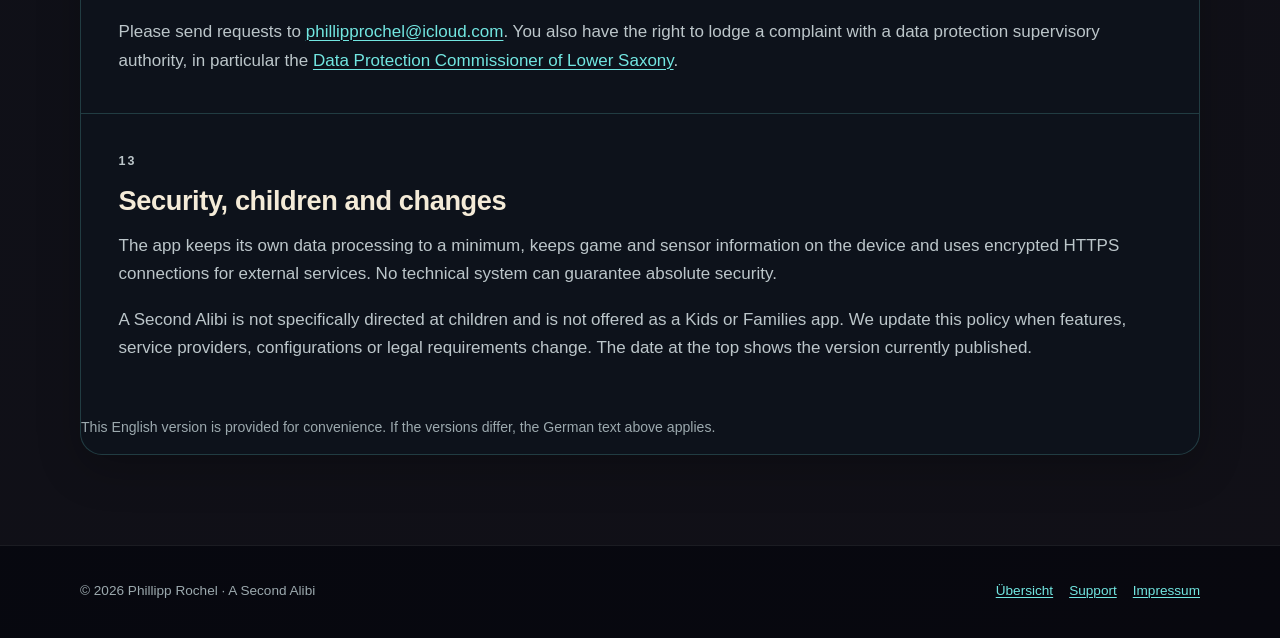
==== commit b04d807b: "Add English versions and describe the in-app ATT prompt Every page now carries an English section un" ====
--- a/datenschutz.html
+++ b/datenschutz.html
@@ -23,6 +23,7 @@
         <a href="datenschutz.html" aria-current="page">Datenschutz</a>
         <a href="support.html">Support</a>
         <a href="impressum.html">Impressum</a>
+        <a href="#en" hreflang="en" lang="en">English</a>
       </nav>
     </div>
   </header>
@@ -32,7 +33,7 @@
       <p class="eyebrow">Datenschutzerklärung</p>
       <h1 id="haupttitel">Deine Daten in A Second Alibi</h1>
       <p class="lead">Diese Erklärung beschreibt, welche Daten die App und diese Website verarbeiten, wofür dies geschieht und welche Entscheidungen du selbst treffen kannst.</p>
-      <p class="meta">Stand: 23. August 2026 · App-Version 1.0.0</p>
+      <p class="meta">Stand: 18. September 2026 · App-Version 1.0.0 · <a href="#en" hreflang="en" lang="en">English version</a></p>
     </section>
 
     <div class="document-layout">
@@ -86,7 +87,7 @@
         <section id="fortschritt" class="section">
           <p class="eyebrow">4</p>
           <h2>Lokaler Spielfortschritt</h2>
-          <p>Die App speichert freigeschaltete Missionen, Missionsränge, beste Echo-Zahlen und die Anzahl erfolgreicher Durchläufe als versionierten Spielstand in den lokalen App-Einstellungen. Diese Angaben werden durch A Second Alibi nicht an RocDev Solution oder einen eigenen Server übertragen.</p>
+          <p>Die App speichert freigeschaltete Missionen, Missionsränge, beste Echo-Zahlen, die Anzahl erfolgreicher Durchläufe sowie die gewählte App-Sprache in den lokalen App-Einstellungen. Diese Angaben werden durch A Second Alibi nicht an RocDev Solution oder einen eigenen Server übertragen.</p>
           <p>Der lokale Stand bleibt bis zum Löschen der App beziehungsweise ihrer App-Daten gespeichert. A Second Alibi besitzt kein Konto und keinen von RocDev Solution betriebenen Cloud-Spielstand. Ein gelöschter Stand kann daher nicht über den Support wiederhergestellt werden; eine etwaige Wiederherstellung über ein Apple-/Google-Gerätebackup richtet sich ausschließlich nach deinen Systemeinstellungen und dem jeweiligen Plattformdienst.</p>
         </section>
 
@@ -109,7 +110,7 @@
         <section id="tracking" class="section">
           <p class="eyebrow">7</p>
           <h2>App Tracking Transparency auf iOS</h2>
-          <p>Wenn die finale iOS-Werbekonfiguration Tracking für personalisierte Werbung anfragen darf, zeigt die App zunächst eine erklärende IDFA-Mitteilung und anschließend Apples Systemdialog zur App Tracking Transparency (ATT). Zugriff auf die Werbekennung IDFA erfolgt nur, wenn du im Apple-Systemdialog ausdrücklich zustimmst.</p>
+          <p>Auf iOS zeigt die App nach dem Datenschutzformular Apples Systemdialog zur App Tracking Transparency (ATT). Darin wirst du gefragt, ob A Second Alibi die Werbekennung (IDFA) verwenden darf. Je nach Region zeigt Googles UMP vorher eine kurze Erklärung. Zugriff auf die IDFA erfolgt nur, wenn du im Apple-Systemdialog ausdrücklich zustimmst.</p>
           <p>Eine Ablehnung schränkt das Spiel nicht ein. Sie verhindert den IDFA-Zugriff und appübergreifendes Tracking durch diese Berechtigung. Ob weiterhin kontextbezogene oder limitierte Anzeigen angefordert werden dürfen, entscheidet UMP anhand der Region, deiner Auswahl und der zulässigen Google-Konfiguration. Die ATT-Auswahl kannst du in den iOS-Einstellungen verwalten.</p>
         </section>
 
@@ -167,6 +168,111 @@
         </aside>
       </div>
     </div>
+
+    <div id="en" lang="en" style="margin-top: 3.5rem; scroll-margin-top: 6rem">
+      <section class="hero" aria-labelledby="title-en">
+        <p class="eyebrow">Privacy policy</p>
+        <h1 id="title-en">Your data in A Second Alibi</h1>
+        <p class="lead">This policy describes which data the app and this website process, for what purpose, and which choices you can make yourself.</p>
+        <p class="meta">Last updated: 18 September 2026 · App version 1.0.0</p>
+      </section>
+      <div class="document" style="margin-top: 1.25rem">
+        <section class="section">
+          <p class="eyebrow">1</p>
+          <h2>Controller</h2>
+          <p>The controller under the General Data Protection Regulation (GDPR) for A Second Alibi and these information pages is:</p>
+          <address>
+            <strong>RocDev Solution</strong><br>
+            Sole proprietorship · Owner: Phillipp Rochel<br>
+            Industriestraße 13<br>
+            29559 Wieren, Germany<br>
+            Email: <a href="mailto:phillipprochel@icloud.com?subject=A%20Second%20Alibi%20Privacy">phillipprochel@icloud.com</a>
+          </address>
+        </section>
+        <section class="section">
+          <p class="eyebrow">2</p>
+          <h2>Visiting this website</h2>
+          <p>These static pages are hosted on <strong>GitHub Pages</strong>, a service of GitHub, Inc. When you open them, GitHub processes technically necessary access data, in particular your IP address, the time, the requested page and browser and device information, to deliver the pages securely and reliably. Details are in the <a href="https://docs.github.com/en/pages/getting-started-with-github-pages/what-is-github-pages#data-collection" rel="noopener noreferrer">GitHub Pages documentation</a> and the <a href="https://docs.github.com/en/site-policy/privacy-policies/github-general-privacy-statement" rel="noopener noreferrer">GitHub privacy statement</a>.</p>
+          <p>This website does not embed its own analytics, ad networks, web fonts, videos or social media plugins and does not set its own cookies. The legal basis for hosting and securing it is Art. 6(1)(f) GDPR; our legitimate interest is secure, permanently available legal and support information.</p>
+        </section>
+        <section class="section">
+          <p class="eyebrow">3</p>
+          <h2>How the app works</h2>
+          <p>A Second Alibi does not need a user account. RocDev Solution runs no server for the game to which campaign progress or sensor input is uploaded. Operating system or device backups may back up or restore local app data depending on your Apple or Google settings. The campaign works offline; a connection is only needed for ad requests, privacy messages and opening external information pages.</p>
+          <p>The app does not request access to contacts, photos, camera, microphone or your precise location. It contains no analytics, crash reporting or cloud services of its own.</p>
+        </section>
+        <section class="section">
+          <p class="eyebrow">4</p>
+          <h2>Local game progress and settings</h2>
+          <p>The app stores unlocked missions, mission ranks, best echo counts, the number of successful runs and your chosen app language in the local app settings. A Second Alibi does not transfer this information to RocDev Solution or to a server of its own.</p>
+          <p>This data stays on the device until you delete the app or its data. There is no account and no cloud save run by RocDev Solution, so deleted progress cannot be restored by support. Whether an Apple or Google device backup can restore it depends solely on your system settings and the respective platform service.</p>
+        </section>
+        <section class="section">
+          <p class="eyebrow">5</p>
+          <h2>Optional motion sensors</h2>
+          <p>Two special cases can use the device's accelerometer to detect how the phone is tilted and held. The readings are processed only in memory while the puzzle is active. They are not logged, not stored and not transmitted.</p>
+          <p>Both sensor cases offer an equivalent touch control that you can choose directly in the case.</p>
+        </section>
+        <section class="section">
+          <p class="eyebrow">6</p>
+          <h2>Google AdMob and consent management</h2>
+          <p>A Second Alibi uses <strong>Google Mobile Ads (AdMob)</strong> for occasional interstitial ads and optional rewarded ads for a more detailed hint. For regional privacy choices the app uses Google's <strong>User Messaging Platform (UMP)</strong>.</p>
+          <p>At launch, UMP updates your consent status. Ads are only requested once UMP allows it via <code>canRequestAds</code>. Where your region requires it, a privacy form is shown first. If UMP offers or requires privacy options in your region, the app's info page shows an entry for them, where you can review, change or withdraw a decision with effect for the future.</p>
+          <p>The first general hint is always available without ads. Only the second, more specific hint can optionally offer a rewarded ad. Interstitial ads only appear after successful completions within the intervals set in the app, never in the middle of a puzzle, after a failure or on a reset.</p>
+          <p>Google explains its processing in the <a href="https://policies.google.com/privacy?hl=en" rel="noopener noreferrer">Google Privacy Policy</a> and at <a href="https://business.safety.google/privacy/" rel="noopener noreferrer">Google Business Data Responsibility</a>. The current UMP form lists the vendors, purposes, legal bases and choices that apply to you.</p>
+        </section>
+        <section class="section">
+          <p class="eyebrow">7</p>
+          <h2>App Tracking Transparency on iOS</h2>
+          <p>On iOS, after the privacy form the app shows Apple's App Tracking Transparency (ATT) prompt, which asks whether A Second Alibi may use the advertising identifier (IDFA). Depending on your region, Google's UMP may show a short explanation first. The app only has access to the IDFA if you explicitly allow it in Apple's prompt.</p>
+          <p>Declining does not limit the game. It prevents access to the IDFA and cross-app tracking through this permission. Whether contextual or limited ads may still be requested is decided by UMP based on your region, your choices and the permitted Google configuration. You can manage your ATT choice in the iOS settings.</p>
+        </section>
+        <section class="section">
+          <p class="eyebrow">8</p>
+          <h2>Data types and purposes of the ad services</h2>
+          <p>Depending on your region, consent, device and AdMob settings, Google and the ad partners listed in the UMP form may process in particular:</p>
+          <ul>
+            <li>IP address and the approximate location derived from it,</li>
+            <li>device or advertising identifiers, where available and permitted,</li>
+            <li>interactions with the app and the ads shown,</li>
+            <li>advertising, diagnostic, crash and performance information, and</li>
+            <li>technical data for ad delivery and fraud prevention.</li>
+          </ul>
+          <p>Purposes may include technical ad delivery, reach and performance measurement, analytics, security, fraud prevention and, only where legally permitted and validly allowed, personalised advertising. A Second Alibi does not request permission for the device's precise location.</p>
+        </section>
+        <section class="section">
+          <p class="eyebrow">9</p>
+          <h2>Legal bases</h2>
+          <p>Where consent is required, access to your device, personalised advertising and related processing are based on your consent under Section 25(1) TDDDG and Art. 6(1)(a) GDPR. You can withdraw this consent at any time with effect for the future through the privacy options provided by UMP.</p>
+          <p>Where UMP and applicable law allow limited processing without consent, individual processing for secure, non-personalised ad delivery, frequency capping or fraud prevention may be based on Art. 6(1)(f) GDPR. The interests considered are financing the free app as well as security and abuse prevention. The current UMP form shows which purposes and legal bases Google and the partners involved use in a given case and which options to object or choose exist.</p>
+        </section>
+        <section class="section">
+          <p class="eyebrow">10</p>
+          <h2>Recipients and transfers to third countries</h2>
+          <p>Recipients of advertising and consent data may be Google Ireland Limited, affiliated Google companies and the ad partners named in the current UMP form. GitHub, Inc. also processes the access data described in section 2 to host this website. Some recipients may process data outside the European Union or the European Economic Area.</p>
+          <p>Depending on the recipient and country, Google relies in particular on adequacy decisions, the EU-US Data Privacy Framework and standard contractual clauses. The current <a href="https://business.safety.google/adsprocessorterms/" rel="noopener noreferrer">Google Ads Data Processing Terms</a>, Google's <a href="https://policies.google.com/privacy/frameworks?hl=en" rel="noopener noreferrer">information on data transfers</a> and each partner's information in the UMP form apply. For GitHub, the privacy statement linked in section 2 and the transfer mechanisms described there apply.</p>
+        </section>
+        <section class="section">
+          <p class="eyebrow">11</p>
+          <h2>Retention and deletion</h2>
+          <p>Local progress and settings remain stored until you delete the app or its data. Sensor readings are only processed briefly during the relevant puzzle.</p>
+          <p>Advertising, consent and diagnostic data are subject to the retention periods of Google and the partners named in the UMP form; website access data to those of GitHub. The specific period depends on the data type, purpose, choice and provider. You can change privacy decisions in the app where UMP offers this option, limit or reset advertising identifiers in your device settings and exercise your data subject rights via the contact address below.</p>
+        </section>
+        <section class="section">
+          <p class="eyebrow">12</p>
+          <h2>Your privacy rights</h2>
+          <p>Where the legal requirements are met, you have in particular the right of access, rectification, erasure, restriction of processing, data portability and objection. You can withdraw consent at any time with effect for the future.</p>
+          <p>Please send requests to <a href="mailto:phillipprochel@icloud.com?subject=A%20Second%20Alibi%20Privacy">phillipprochel@icloud.com</a>. You also have the right to lodge a complaint with a data protection supervisory authority, in particular the <a href="https://www.lfd.niedersachsen.de/" rel="noopener noreferrer">Data Protection Commissioner of Lower Saxony</a>.</p>
+        </section>
+        <section class="section">
+          <p class="eyebrow">13</p>
+          <h2>Security, children and changes</h2>
+          <p>The app keeps its own data processing to a minimum, keeps game and sensor information on the device and uses encrypted HTTPS connections for external services. No technical system can guarantee absolute security.</p>
+          <p>A Second Alibi is not specifically directed at children and is not offered as a Kids or Families app. We update this policy when features, service providers, configurations or legal requirements change. The date at the top shows the version currently published.</p>
+        </section>
+        <p class="meta">This English version is provided for convenience. If the versions differ, the German text above applies.</p>
+      </div>
+    </div>
   </main>
 
   <footer class="site-footer">
